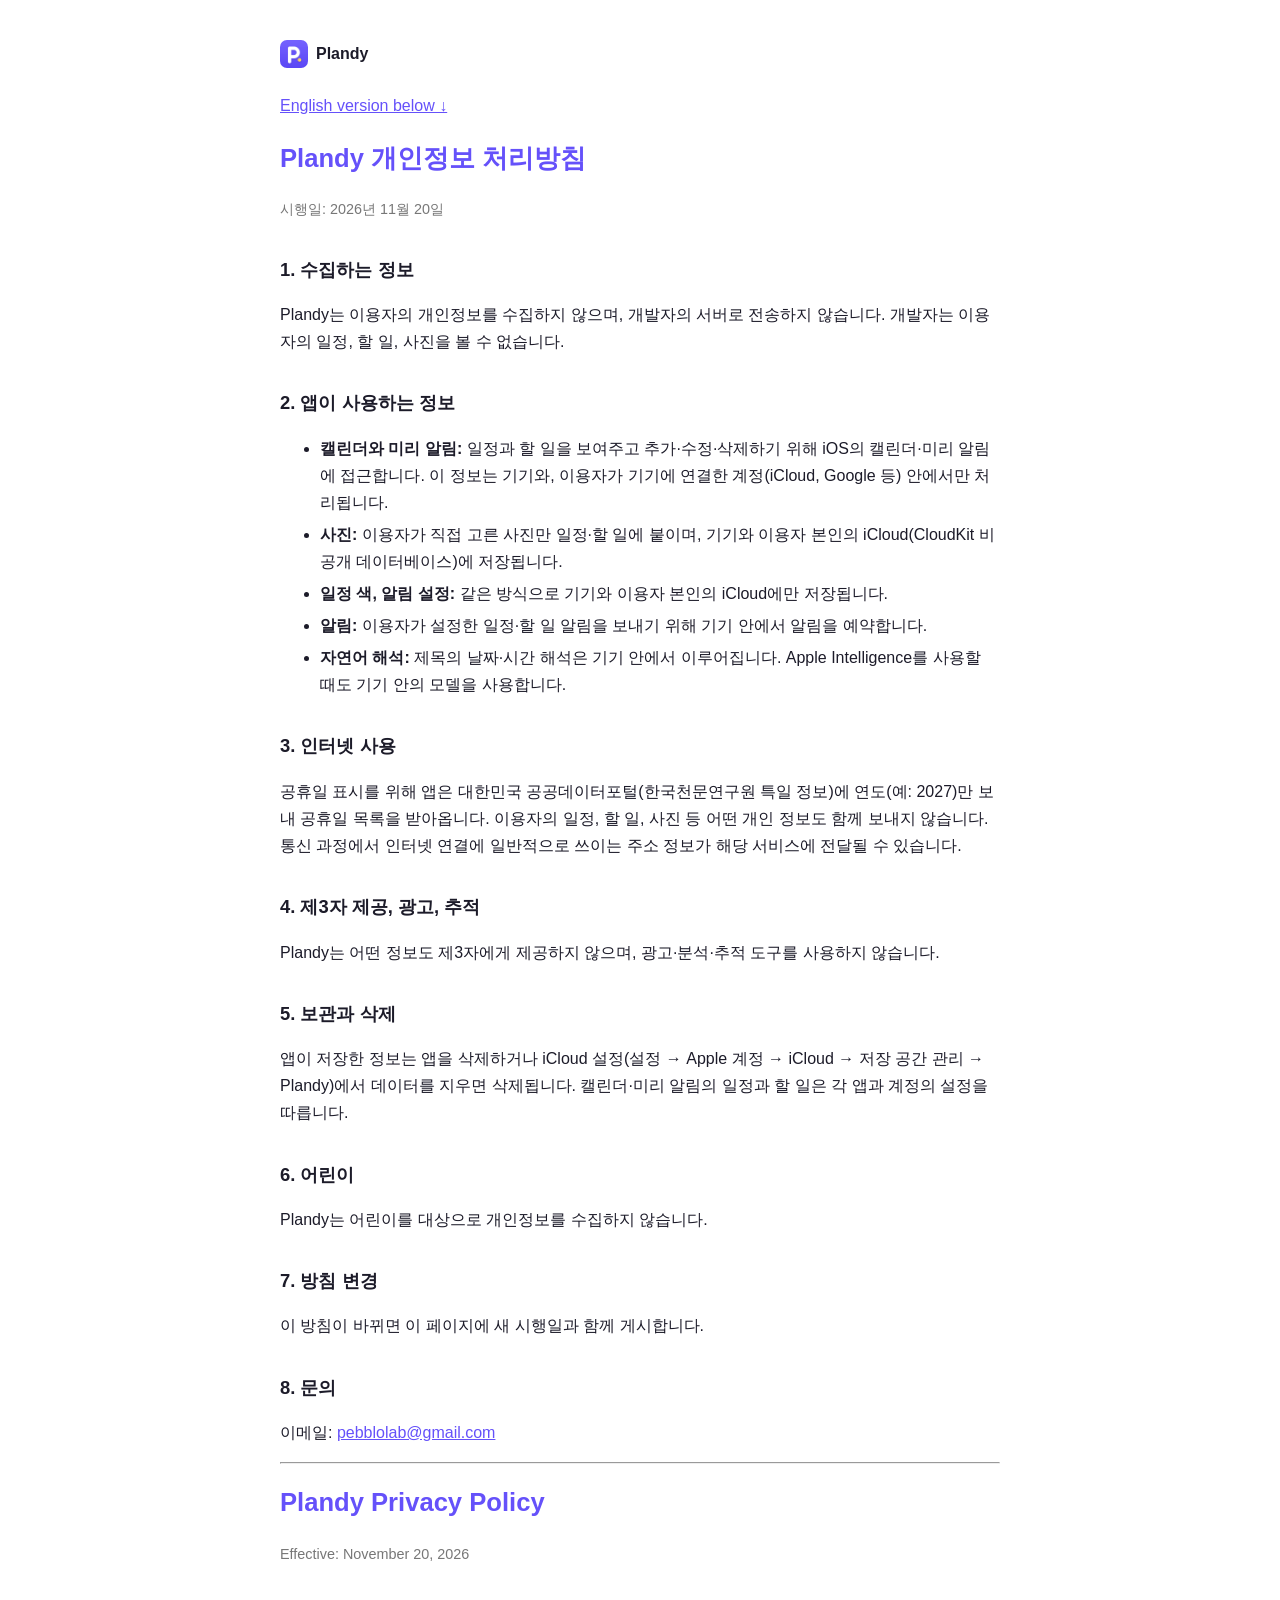
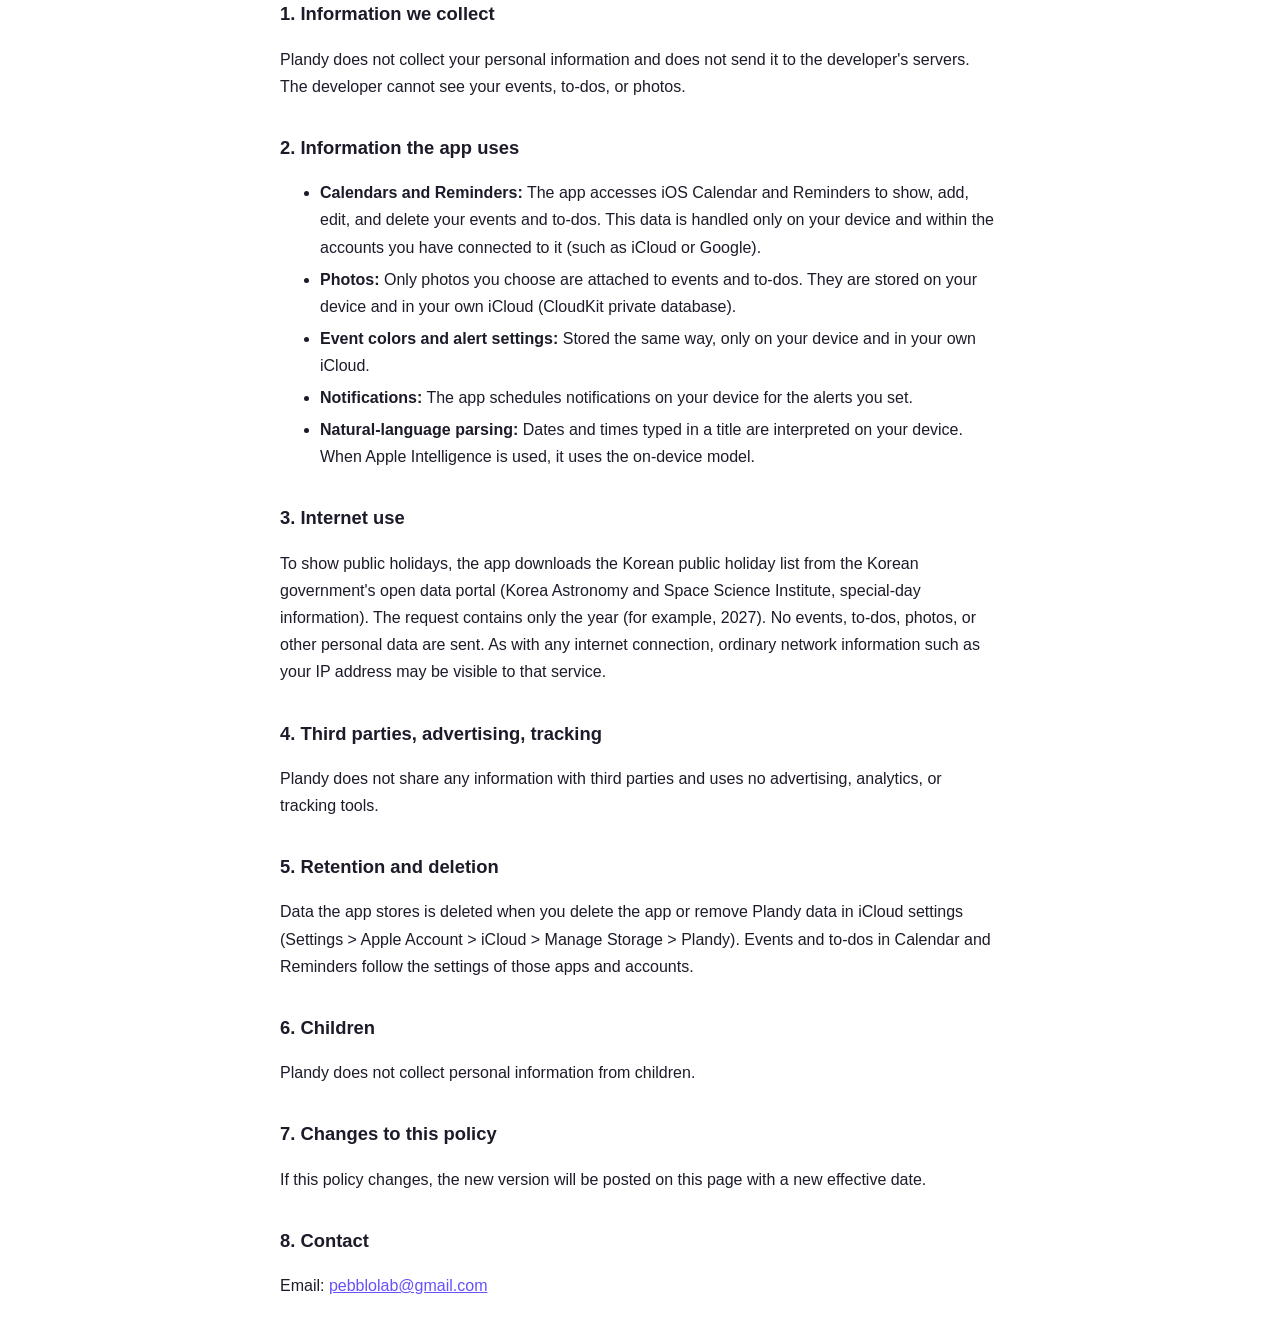
==== privacy/index.html @ dd60c7be "첫 화면 꾸미기 — 앱 아이콘, 소개, 스크린샷, 기능, 개인정보 약속. 지원·개인정보 페이지에 아이콘과 처음으로 가는 링크" ====
<!DOCTYPE html>
<html lang="ko">
<head>
<meta charset="utf-8">
<meta name="viewport" content="width=device-width, initial-scale=1">
<title>Plandy 개인정보 처리방침</title>
<link rel="icon" type="image/png" href="../assets/favicon.png">
<link rel="apple-touch-icon" href="../assets/apple-touch-icon.png">
<style>
  body { font-family: -apple-system, "Apple SD Gothic Neo", "Noto Sans KR", sans-serif; max-width: 720px; margin: 40px auto; padding: 0 20px; line-height: 1.7; color: #1c1b29; }
  h1 { color: #6551FA; font-size: 1.6rem; }
  h2 { font-size: 1.15rem; margin-top: 2rem; }
  li { margin: .3rem 0; }
  .date { color: #777; font-size: .9rem; }
  a { color: #6551FA; }
  .home { display: inline-flex; align-items: center; gap: 8px; color: inherit; text-decoration: none; font-weight: 700; margin-bottom: 8px; }
  .home img { width: 28px; height: 28px; border-radius: 7px; }
</style>
</head>
<body>
<a class="home" href="../"><img src="../assets/icon-512.png" alt="">Plandy</a>
<p><a href="#en">English version below ↓</a></p>
<h1>Plandy 개인정보 처리방침</h1>
<p class="date">시행일: 2026년 11월 20일</p>

<h2>1. 수집하는 정보</h2>
<p>Plandy는 이용자의 개인정보를 수집하지 않으며, 개발자의 서버로 전송하지 않습니다. 개발자는 이용자의 일정, 할 일, 사진을 볼 수 없습니다.</p>

<h2>2. 앱이 사용하는 정보</h2>
<ul>
  <li><b>캘린더와 미리 알림:</b> 일정과 할 일을 보여주고 추가·수정·삭제하기 위해 iOS의 캘린더·미리 알림에 접근합니다. 이 정보는 기기와, 이용자가 기기에 연결한 계정(iCloud, Google 등) 안에서만 처리됩니다.</li>
  <li><b>사진:</b> 이용자가 직접 고른 사진만 일정·할 일에 붙이며, 기기와 이용자 본인의 iCloud(CloudKit 비공개 데이터베이스)에 저장됩니다.</li>
  <li><b>일정 색, 알림 설정:</b> 같은 방식으로 기기와 이용자 본인의 iCloud에만 저장됩니다.</li>
  <li><b>알림:</b> 이용자가 설정한 일정·할 일 알림을 보내기 위해 기기 안에서 알림을 예약합니다.</li>
  <li><b>자연어 해석:</b> 제목의 날짜·시간 해석은 기기 안에서 이루어집니다. Apple Intelligence를 사용할 때도 기기 안의 모델을 사용합니다.</li>
</ul>

<h2>3. 인터넷 사용</h2>
<p>공휴일 표시를 위해 앱은 대한민국 공공데이터포털(한국천문연구원 특일 정보)에 연도(예: 2027)만 보내 공휴일 목록을 받아옵니다. 이용자의 일정, 할 일, 사진 등 어떤 개인 정보도 함께 보내지 않습니다. 통신 과정에서 인터넷 연결에 일반적으로 쓰이는 주소 정보가 해당 서비스에 전달될 수 있습니다.</p>

<h2>4. 제3자 제공, 광고, 추적</h2>
<p>Plandy는 어떤 정보도 제3자에게 제공하지 않으며, 광고·분석·추적 도구를 사용하지 않습니다.</p>

<h2>5. 보관과 삭제</h2>
<p>앱이 저장한 정보는 앱을 삭제하거나 iCloud 설정(설정 → Apple 계정 → iCloud → 저장 공간 관리 → Plandy)에서 데이터를 지우면 삭제됩니다. 캘린더·미리 알림의 일정과 할 일은 각 앱과 계정의 설정을 따릅니다.</p>

<h2>6. 어린이</h2>
<p>Plandy는 어린이를 대상으로 개인정보를 수집하지 않습니다.</p>

<h2>7. 방침 변경</h2>
<p>이 방침이 바뀌면 이 페이지에 새 시행일과 함께 게시합니다.</p>

<h2>8. 문의</h2>
<p>이메일: <a href="mailto:pebblolab@gmail.com">pebblolab@gmail.com</a></p>

<hr>
<h1 id="en">Plandy Privacy Policy</h1>
<p class="date">Effective: November 20, 2026</p>

<h2>1. Information we collect</h2>
<p>Plandy does not collect your personal information and does not send it to the developer's servers. The developer cannot see your events, to-dos, or photos.</p>

<h2>2. Information the app uses</h2>
<ul>
  <li><b>Calendars and Reminders:</b> The app accesses iOS Calendar and Reminders to show, add, edit, and delete your events and to-dos. This data is handled only on your device and within the accounts you have connected to it (such as iCloud or Google).</li>
  <li><b>Photos:</b> Only photos you choose are attached to events and to-dos. They are stored on your device and in your own iCloud (CloudKit private database).</li>
  <li><b>Event colors and alert settings:</b> Stored the same way, only on your device and in your own iCloud.</li>
  <li><b>Notifications:</b> The app schedules notifications on your device for the alerts you set.</li>
  <li><b>Natural-language parsing:</b> Dates and times typed in a title are interpreted on your device. When Apple Intelligence is used, it uses the on-device model.</li>
</ul>

<h2>3. Internet use</h2>
<p>To show public holidays, the app downloads the Korean public holiday list from the Korean government's open data portal (Korea Astronomy and Space Science Institute, special-day information). The request contains only the year (for example, 2027). No events, to-dos, photos, or other personal data are sent. As with any internet connection, ordinary network information such as your IP address may be visible to that service.</p>

<h2>4. Third parties, advertising, tracking</h2>
<p>Plandy does not share any information with third parties and uses no advertising, analytics, or tracking tools.</p>

<h2>5. Retention and deletion</h2>
<p>Data the app stores is deleted when you delete the app or remove Plandy data in iCloud settings (Settings &gt; Apple Account &gt; iCloud &gt; Manage Storage &gt; Plandy). Events and to-dos in Calendar and Reminders follow the settings of those apps and accounts.</p>

<h2>6. Children</h2>
<p>Plandy does not collect personal information from children.</p>

<h2>7. Changes to this policy</h2>
<p>If this policy changes, the new version will be posted on this page with a new effective date.</p>

<h2>8. Contact</h2>
<p>Email: <a href="mailto:pebblolab@gmail.com">pebblolab@gmail.com</a></p>
</body>
</html>
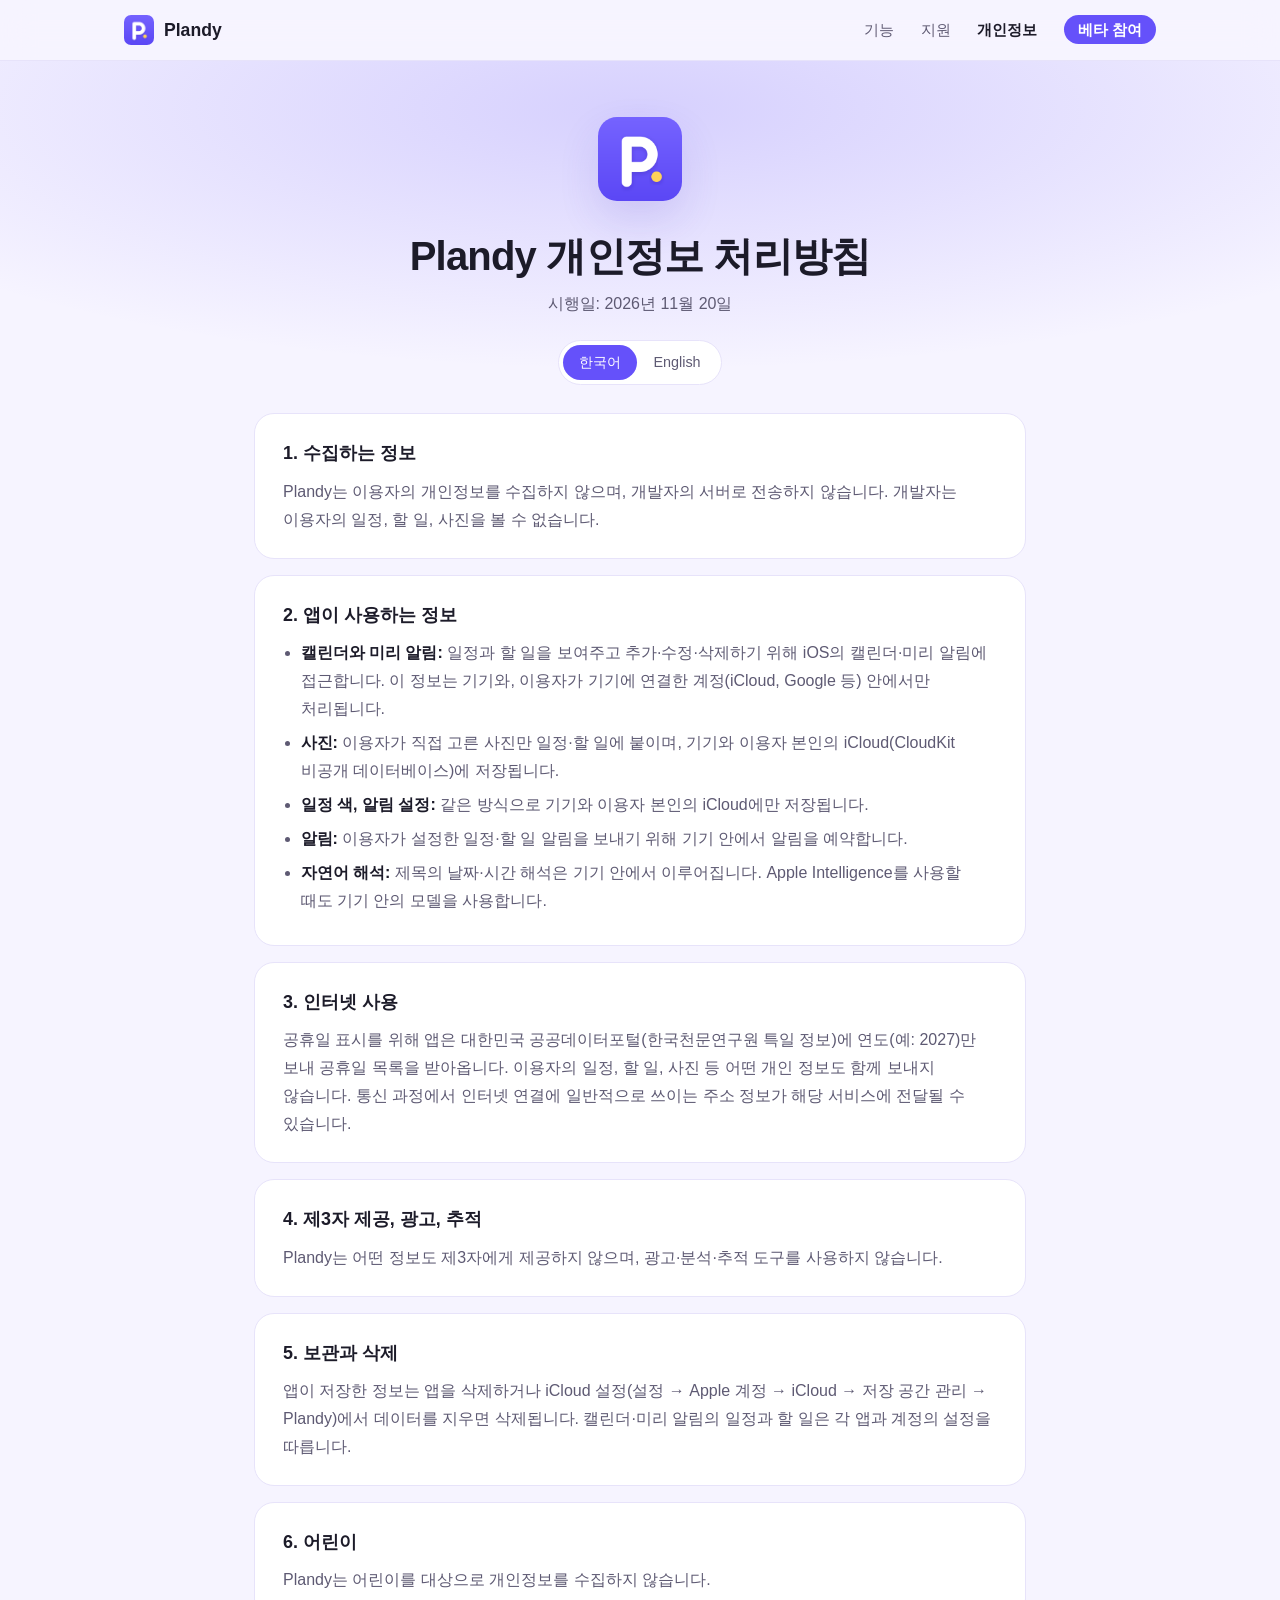
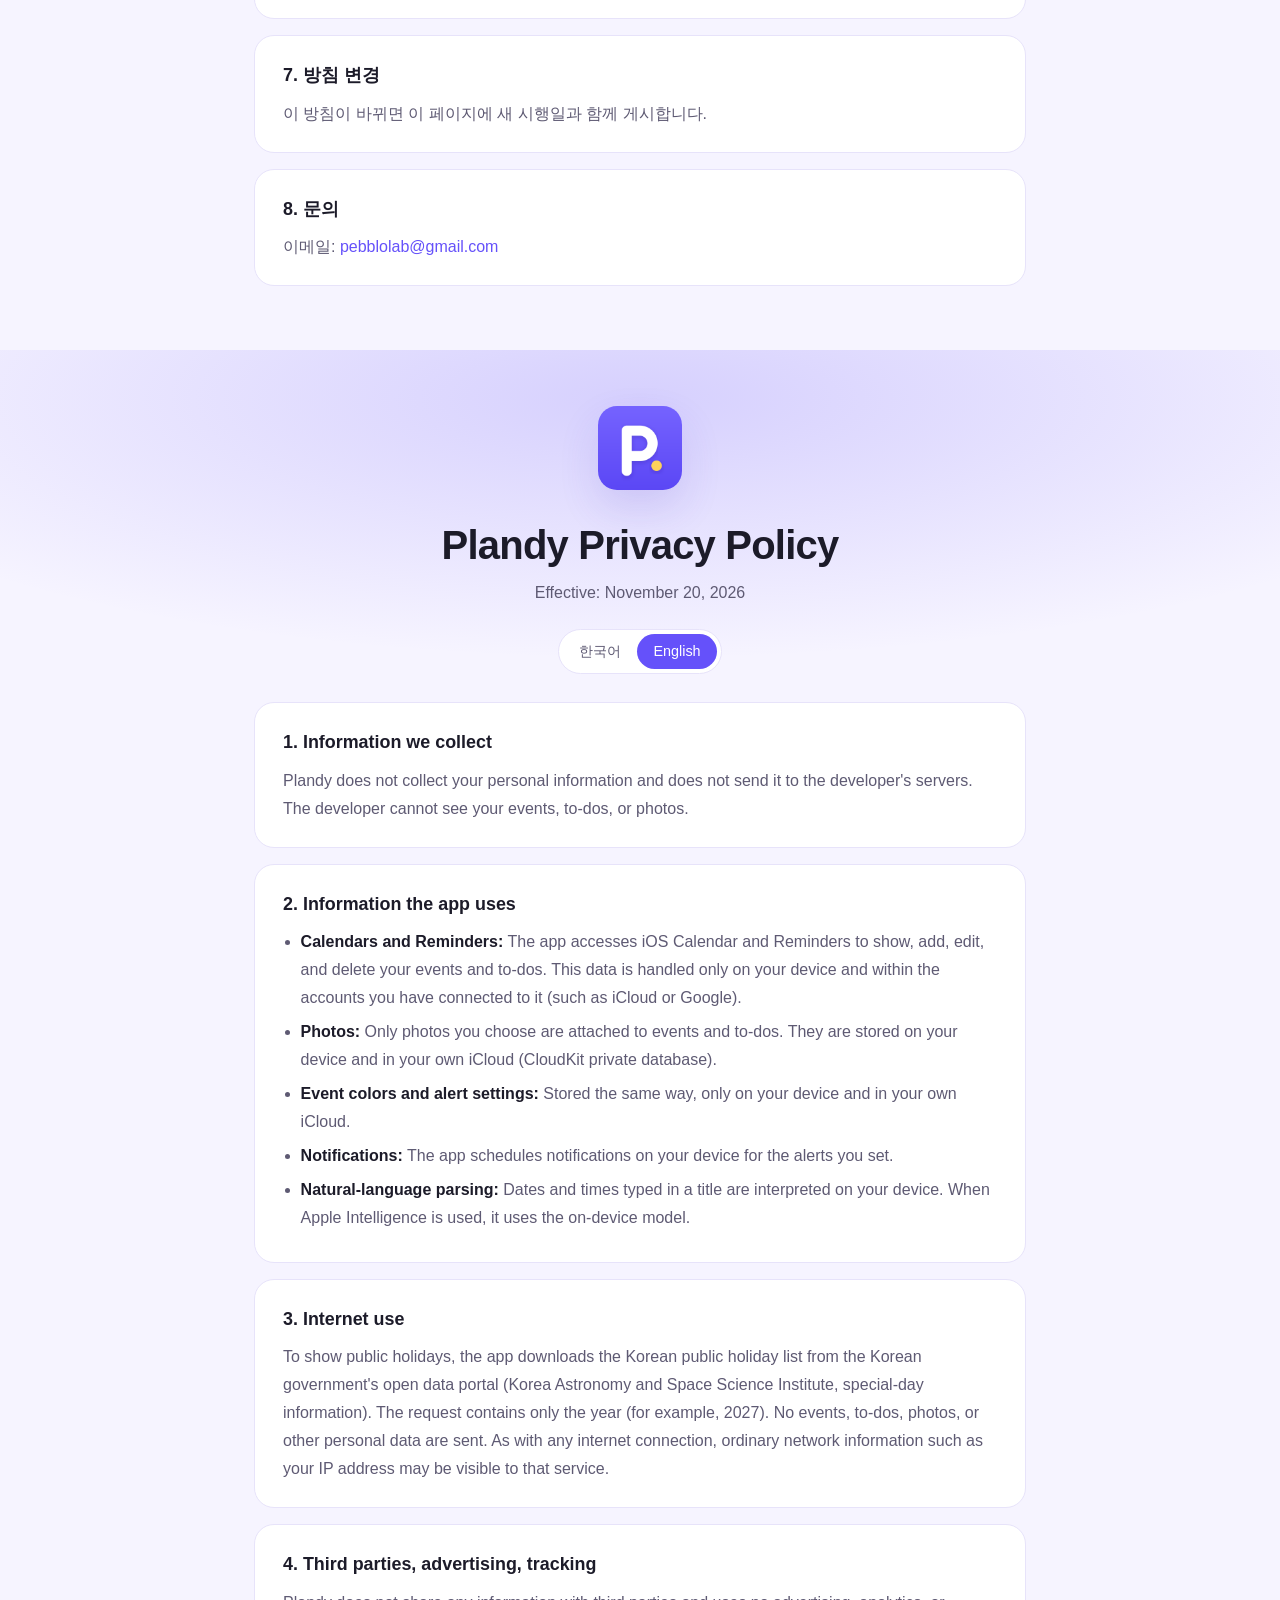
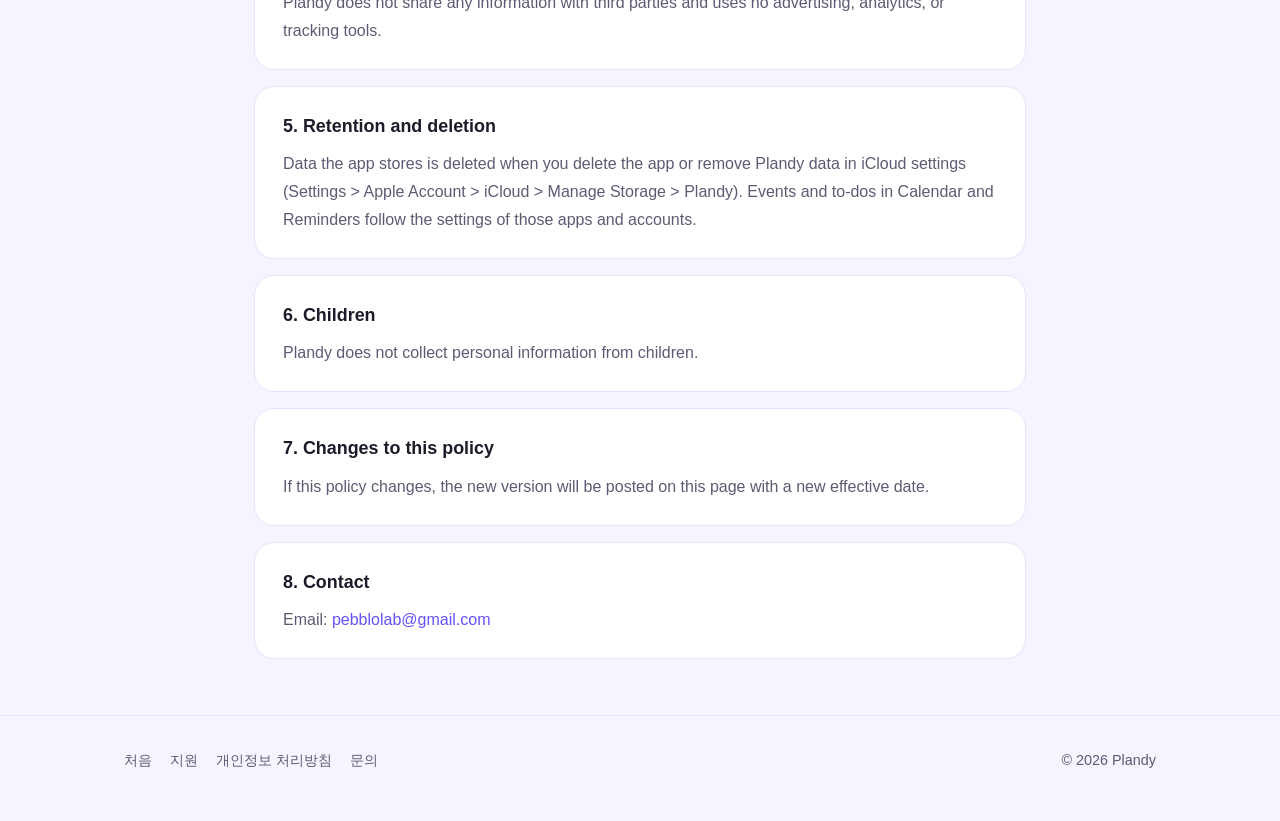
==== commit e425a1d8: "지원·개인정보 처리방침 페이지를 첫 화면과 같은 테마로 — 위쪽 막대, 카드, 한국어/English 전환, 문의 상자, 펼치는 질문" ====
--- a/privacy/index.html
+++ b/privacy/index.html
@@ -4,87 +4,131 @@
 <meta charset="utf-8">
 <meta name="viewport" content="width=device-width, initial-scale=1">
 <title>Plandy 개인정보 처리방침</title>
+<meta name="description" content="Plandy는 개인정보를 수집하지 않아요. 일정과 할 일은 기기와 내 iCloud 안에만 있어요.">
+<meta name="theme-color" content="#6551FA">
 <link rel="icon" type="image/png" href="../assets/favicon.png">
 <link rel="apple-touch-icon" href="../assets/apple-touch-icon.png">
-<style>
-  body { font-family: -apple-system, "Apple SD Gothic Neo", "Noto Sans KR", sans-serif; max-width: 720px; margin: 40px auto; padding: 0 20px; line-height: 1.7; color: #1c1b29; }
-  h1 { color: #6551FA; font-size: 1.6rem; }
-  h2 { font-size: 1.15rem; margin-top: 2rem; }
-  li { margin: .3rem 0; }
-  .date { color: #777; font-size: .9rem; }
-  a { color: #6551FA; }
-  .home { display: inline-flex; align-items: center; gap: 8px; color: inherit; text-decoration: none; font-weight: 700; margin-bottom: 8px; }
-  .home img { width: 28px; height: 28px; border-radius: 7px; }
-</style>
+<link rel="stylesheet" href="../assets/site.css">
 </head>
 <body>
-<a class="home" href="../"><img src="../assets/icon-512.png" alt="">Plandy</a>
-<p><a href="#en">English version below ↓</a></p>
-<h1>Plandy 개인정보 처리방침</h1>
-<p class="date">시행일: 2026년 11월 20일</p>
-
-<h2>1. 수집하는 정보</h2>
-<p>Plandy는 이용자의 개인정보를 수집하지 않으며, 개발자의 서버로 전송하지 않습니다. 개발자는 이용자의 일정, 할 일, 사진을 볼 수 없습니다.</p>
-
-<h2>2. 앱이 사용하는 정보</h2>
-<ul>
+<nav>
+  <div class="wrap">
+    <a class="brand" href="../"><img src="../assets/icon-512.png" alt="">Plandy</a>
+    <div class="links">
+      <a href="../#features">기능</a>
+      <a href="../support/">지원</a>
+      <a href="../privacy/" class="on">개인정보</a>
+      <a class="pill" href="https://testflight.apple.com/join/2M2Mc3j3">베타 참여</a>
+    </div>
+  </div>
+</nav>
+<header class="page-head" id="ko">
+  <div class="narrow">
+    <img class="icon" src="../assets/icon-512.png" alt="">
+    <h1>Plandy 개인정보 처리방침</h1>
+    <p>시행일: 2026년 11월 20일</p>
+    <div class="lang"><a href="#ko" class="on">한국어</a><a href="#en">English</a></div>
+  </div>
+</header>
+<main class="narrow">
+  <div class="cards">
+    <div class="card">
+      <h2>1. 수집하는 정보</h2>
+      <p>Plandy는 이용자의 개인정보를 수집하지 않으며, 개발자의 서버로 전송하지 않습니다. 개발자는 이용자의 일정, 할 일, 사진을 볼 수 없습니다.</p>
+    </div>
+    <div class="card">
+      <h2>2. 앱이 사용하는 정보</h2>
+      <ul>
   <li><b>캘린더와 미리 알림:</b> 일정과 할 일을 보여주고 추가·수정·삭제하기 위해 iOS의 캘린더·미리 알림에 접근합니다. 이 정보는 기기와, 이용자가 기기에 연결한 계정(iCloud, Google 등) 안에서만 처리됩니다.</li>
   <li><b>사진:</b> 이용자가 직접 고른 사진만 일정·할 일에 붙이며, 기기와 이용자 본인의 iCloud(CloudKit 비공개 데이터베이스)에 저장됩니다.</li>
   <li><b>일정 색, 알림 설정:</b> 같은 방식으로 기기와 이용자 본인의 iCloud에만 저장됩니다.</li>
   <li><b>알림:</b> 이용자가 설정한 일정·할 일 알림을 보내기 위해 기기 안에서 알림을 예약합니다.</li>
   <li><b>자연어 해석:</b> 제목의 날짜·시간 해석은 기기 안에서 이루어집니다. Apple Intelligence를 사용할 때도 기기 안의 모델을 사용합니다.</li>
 </ul>
-
-<h2>3. 인터넷 사용</h2>
-<p>공휴일 표시를 위해 앱은 대한민국 공공데이터포털(한국천문연구원 특일 정보)에 연도(예: 2027)만 보내 공휴일 목록을 받아옵니다. 이용자의 일정, 할 일, 사진 등 어떤 개인 정보도 함께 보내지 않습니다. 통신 과정에서 인터넷 연결에 일반적으로 쓰이는 주소 정보가 해당 서비스에 전달될 수 있습니다.</p>
-
-<h2>4. 제3자 제공, 광고, 추적</h2>
-<p>Plandy는 어떤 정보도 제3자에게 제공하지 않으며, 광고·분석·추적 도구를 사용하지 않습니다.</p>
-
-<h2>5. 보관과 삭제</h2>
-<p>앱이 저장한 정보는 앱을 삭제하거나 iCloud 설정(설정 → Apple 계정 → iCloud → 저장 공간 관리 → Plandy)에서 데이터를 지우면 삭제됩니다. 캘린더·미리 알림의 일정과 할 일은 각 앱과 계정의 설정을 따릅니다.</p>
-
-<h2>6. 어린이</h2>
-<p>Plandy는 어린이를 대상으로 개인정보를 수집하지 않습니다.</p>
-
-<h2>7. 방침 변경</h2>
-<p>이 방침이 바뀌면 이 페이지에 새 시행일과 함께 게시합니다.</p>
-
-<h2>8. 문의</h2>
-<p>이메일: <a href="mailto:pebblolab@gmail.com">pebblolab@gmail.com</a></p>
-
-<hr>
-<h1 id="en">Plandy Privacy Policy</h1>
-<p class="date">Effective: November 20, 2026</p>
-
-<h2>1. Information we collect</h2>
-<p>Plandy does not collect your personal information and does not send it to the developer's servers. The developer cannot see your events, to-dos, or photos.</p>
-
-<h2>2. Information the app uses</h2>
-<ul>
+    </div>
+    <div class="card">
+      <h2>3. 인터넷 사용</h2>
+      <p>공휴일 표시를 위해 앱은 대한민국 공공데이터포털(한국천문연구원 특일 정보)에 연도(예: 2027)만 보내 공휴일 목록을 받아옵니다. 이용자의 일정, 할 일, 사진 등 어떤 개인 정보도 함께 보내지 않습니다. 통신 과정에서 인터넷 연결에 일반적으로 쓰이는 주소 정보가 해당 서비스에 전달될 수 있습니다.</p>
+    </div>
+    <div class="card">
+      <h2>4. 제3자 제공, 광고, 추적</h2>
+      <p>Plandy는 어떤 정보도 제3자에게 제공하지 않으며, 광고·분석·추적 도구를 사용하지 않습니다.</p>
+    </div>
+    <div class="card">
+      <h2>5. 보관과 삭제</h2>
+      <p>앱이 저장한 정보는 앱을 삭제하거나 iCloud 설정(설정 → Apple 계정 → iCloud → 저장 공간 관리 → Plandy)에서 데이터를 지우면 삭제됩니다. 캘린더·미리 알림의 일정과 할 일은 각 앱과 계정의 설정을 따릅니다.</p>
+    </div>
+    <div class="card">
+      <h2>6. 어린이</h2>
+      <p>Plandy는 어린이를 대상으로 개인정보를 수집하지 않습니다.</p>
+    </div>
+    <div class="card">
+      <h2>7. 방침 변경</h2>
+      <p>이 방침이 바뀌면 이 페이지에 새 시행일과 함께 게시합니다.</p>
+    </div>
+    <div class="card">
+      <h2>8. 문의</h2>
+      <p>이메일: <a href="mailto:pebblolab@gmail.com">pebblolab@gmail.com</a></p>
+    </div>
+  </div>
+</main>
+<div class="part-gap"></div>
+<header class="page-head" id="en">
+  <div class="narrow">
+    <img class="icon" src="../assets/icon-512.png" alt="">
+    <h1>Plandy Privacy Policy</h1>
+    <p>Effective: November 20, 2026</p>
+    <div class="lang"><a href="#ko">한국어</a><a href="#en" class="on">English</a></div>
+  </div>
+</header>
+<main class="narrow" lang="en">
+  <div class="cards">
+    <div class="card">
+      <h2>1. Information we collect</h2>
+      <p>Plandy does not collect your personal information and does not send it to the developer's servers. The developer cannot see your events, to-dos, or photos.</p>
+    </div>
+    <div class="card">
+      <h2>2. Information the app uses</h2>
+      <ul>
   <li><b>Calendars and Reminders:</b> The app accesses iOS Calendar and Reminders to show, add, edit, and delete your events and to-dos. This data is handled only on your device and within the accounts you have connected to it (such as iCloud or Google).</li>
   <li><b>Photos:</b> Only photos you choose are attached to events and to-dos. They are stored on your device and in your own iCloud (CloudKit private database).</li>
   <li><b>Event colors and alert settings:</b> Stored the same way, only on your device and in your own iCloud.</li>
   <li><b>Notifications:</b> The app schedules notifications on your device for the alerts you set.</li>
   <li><b>Natural-language parsing:</b> Dates and times typed in a title are interpreted on your device. When Apple Intelligence is used, it uses the on-device model.</li>
 </ul>
+    </div>
+    <div class="card">
+      <h2>3. Internet use</h2>
+      <p>To show public holidays, the app downloads the Korean public holiday list from the Korean government's open data portal (Korea Astronomy and Space Science Institute, special-day information). The request contains only the year (for example, 2027). No events, to-dos, photos, or other personal data are sent. As with any internet connection, ordinary network information such as your IP address may be visible to that service.</p>
+    </div>
+    <div class="card">
+      <h2>4. Third parties, advertising, tracking</h2>
+      <p>Plandy does not share any information with third parties and uses no advertising, analytics, or tracking tools.</p>
+    </div>
+    <div class="card">
+      <h2>5. Retention and deletion</h2>
+      <p>Data the app stores is deleted when you delete the app or remove Plandy data in iCloud settings (Settings &gt; Apple Account &gt; iCloud &gt; Manage Storage &gt; Plandy). Events and to-dos in Calendar and Reminders follow the settings of those apps and accounts.</p>
+    </div>
+    <div class="card">
+      <h2>6. Children</h2>
+      <p>Plandy does not collect personal information from children.</p>
+    </div>
+    <div class="card">
+      <h2>7. Changes to this policy</h2>
+      <p>If this policy changes, the new version will be posted on this page with a new effective date.</p>
+    </div>
+    <div class="card">
+      <h2>8. Contact</h2>
+      <p>Email: <a href="mailto:pebblolab@gmail.com">pebblolab@gmail.com</a></p>
+    </div>
+  </div>
+</main>
+<footer>
+  <div class="wrap">
+    <div><a href="../">처음</a><a href="../support/">지원</a><a href="../privacy/">개인정보 처리방침</a><a href="mailto:pebblolab@gmail.com">문의</a></div>
+    <div>© 2026 Plandy</div>
+  </div>
+</footer>
 
-<h2>3. Internet use</h2>
-<p>To show public holidays, the app downloads the Korean public holiday list from the Korean government's open data portal (Korea Astronomy and Space Science Institute, special-day information). The request contains only the year (for example, 2027). No events, to-dos, photos, or other personal data are sent. As with any internet connection, ordinary network information such as your IP address may be visible to that service.</p>
-
-<h2>4. Third parties, advertising, tracking</h2>
-<p>Plandy does not share any information with third parties and uses no advertising, analytics, or tracking tools.</p>
-
-<h2>5. Retention and deletion</h2>
-<p>Data the app stores is deleted when you delete the app or remove Plandy data in iCloud settings (Settings &gt; Apple Account &gt; iCloud &gt; Manage Storage &gt; Plandy). Events and to-dos in Calendar and Reminders follow the settings of those apps and accounts.</p>
-
-<h2>6. Children</h2>
-<p>Plandy does not collect personal information from children.</p>
-
-<h2>7. Changes to this policy</h2>
-<p>If this policy changes, the new version will be posted on this page with a new effective date.</p>
-
-<h2>8. Contact</h2>
-<p>Email: <a href="mailto:pebblolab@gmail.com">pebblolab@gmail.com</a></p>
 </body>
 </html>
--- a/assets/site.css
+++ b/assets/site.css
@@ -0,0 +1,110 @@
+/* Plandy 사이트 공통 (지원 · 개인정보 처리방침) — 첫 화면과 같은 색과 모양 */
+:root {
+  --brand: #6551FA;
+  --brand-2: #8B7CFF;
+  --bg: #F6F4FF;
+  --card: #FFFFFF;
+  --text: #1C1B29;
+  --sub: #5E5A73;
+  --line: #E7E3FA;
+  --shadow: 0 18px 40px rgba(76, 58, 200, .14);
+}
+@media (prefers-color-scheme: dark) {
+  :root {
+    --bg: #121020;
+    --card: #1D1A30;
+    --text: #F2F0FF;
+    --sub: #ABA6C6;
+    --line: #2C2846;
+    --shadow: 0 18px 40px rgba(0, 0, 0, .45);
+  }
+}
+* { box-sizing: border-box; }
+html { scroll-behavior: smooth; }
+body {
+  margin: 0;
+  font-family: -apple-system, BlinkMacSystemFont, "Apple SD Gothic Neo", "Noto Sans KR", sans-serif;
+  background: var(--bg);
+  color: var(--text);
+  line-height: 1.75;
+  word-break: keep-all;
+  -webkit-font-smoothing: antialiased;
+}
+a { color: var(--brand); text-decoration: none; }
+a:hover { text-decoration: underline; }
+.wrap { max-width: 1080px; margin: 0 auto; padding: 0 24px; }
+.narrow { max-width: 820px; margin: 0 auto; padding: 0 24px; }
+
+/* 위쪽 막대 */
+nav {
+  position: sticky; top: 0; z-index: 10;
+  backdrop-filter: saturate(180%) blur(16px);
+  -webkit-backdrop-filter: saturate(180%) blur(16px);
+  background: color-mix(in srgb, var(--bg) 78%, transparent);
+  border-bottom: 1px solid var(--line);
+}
+nav .wrap { display: flex; align-items: center; justify-content: space-between; height: 60px; }
+.brand { display: flex; align-items: center; gap: 10px; font-weight: 700; font-size: 1.1rem; color: var(--text); }
+.brand:hover { text-decoration: none; }
+.brand img { width: 30px; height: 30px; border-radius: 7px; }
+nav .links a { margin-left: 22px; color: var(--sub); font-size: .95rem; }
+nav .links a:hover { color: var(--brand); text-decoration: none; }
+nav .links a.on { color: var(--text); font-weight: 600; }
+nav .links a.pill { color: #fff; background: var(--brand); padding: 6px 14px; border-radius: 999px; font-weight: 600; }
+nav .links a.pill:hover { color: #fff; opacity: .9; }
+
+/* 제목 */
+.page-head { padding: 56px 0 28px; text-align: center; position: relative; overflow: hidden; }
+.page-head::before {
+  content: ""; position: absolute; inset: -60% -20% auto; height: 520px; z-index: -1;
+  background: radial-gradient(closest-side, color-mix(in srgb, var(--brand) 22%, transparent), transparent);
+}
+.page-head .icon { width: 84px; height: 84px; border-radius: 19px; box-shadow: var(--shadow); }
+.page-head h1 { font-size: clamp(1.8rem, 4vw, 2.5rem); margin: 20px 0 8px; letter-spacing: -.02em; line-height: 1.3; }
+.page-head p { color: var(--sub); margin: 0 auto; max-width: 620px; }
+
+/* 한국어 · English */
+.lang { display: inline-flex; margin-top: 22px; padding: 4px; border-radius: 999px; background: var(--card); border: 1px solid var(--line); }
+.lang a { padding: 5px 16px; border-radius: 999px; font-size: .9rem; color: var(--sub); }
+.lang a:hover { text-decoration: none; color: var(--text); }
+.lang a.on { background: var(--brand); color: #fff; }
+
+/* 카드 */
+.cards { display: flex; flex-direction: column; gap: 16px; padding-bottom: 24px; }
+.card { background: var(--card); border: 1px solid var(--line); border-radius: 20px; padding: 24px 28px; }
+.card h2 { font-size: 1.12rem; margin: 0 0 8px; }
+.card p { margin: 8px 0 0; color: var(--sub); }
+.card p:first-of-type { margin-top: 0; }
+.card ul { margin: 6px 0 0; padding-left: 1.1em; color: var(--sub); }
+.card li { margin: 6px 0; }
+.card b { color: var(--text); }
+
+/* 문의 상자 */
+.contact {
+  border-radius: 24px; padding: 30px 28px; text-align: center; color: #fff;
+  background: linear-gradient(135deg, var(--brand), var(--brand-2)); box-shadow: var(--shadow);
+}
+.contact h2 { color: #fff; font-size: 1.25rem; margin: 0 0 6px; }
+.contact p { color: #fff; opacity: .92; margin: 6px 0 0; }
+.contact a.mail { display: inline-block; margin-top: 14px; padding: 10px 22px; border-radius: 999px; background: #fff; color: var(--brand); font-weight: 700; }
+.contact a.mail:hover { text-decoration: none; opacity: .92; }
+
+/* 자주 묻는 질문 */
+details { border-top: 1px solid var(--line); padding: 14px 0; }
+details:first-of-type { border-top: none; padding-top: 4px; }
+summary { cursor: pointer; font-weight: 600; list-style: none; display: flex; justify-content: space-between; gap: 12px; }
+summary::-webkit-details-marker { display: none; }
+summary::after { content: "+"; color: var(--brand); font-weight: 700; font-size: 1.2rem; line-height: 1.4; }
+details[open] summary::after { content: "−"; }
+details p { margin: 8px 0 0 !important; color: var(--sub); }
+
+.part-gap { height: 40px; }
+
+footer { border-top: 1px solid var(--line); padding: 32px 0 48px; color: var(--sub); font-size: .9rem; margin-top: 32px; }
+footer .wrap { display: flex; justify-content: space-between; gap: 16px; flex-wrap: wrap; }
+footer a { color: var(--sub); margin-right: 18px; }
+
+@media (max-width: 560px) {
+  nav .links a { margin-left: 12px; font-size: .88rem; }
+  .card { padding: 20px; }
+}
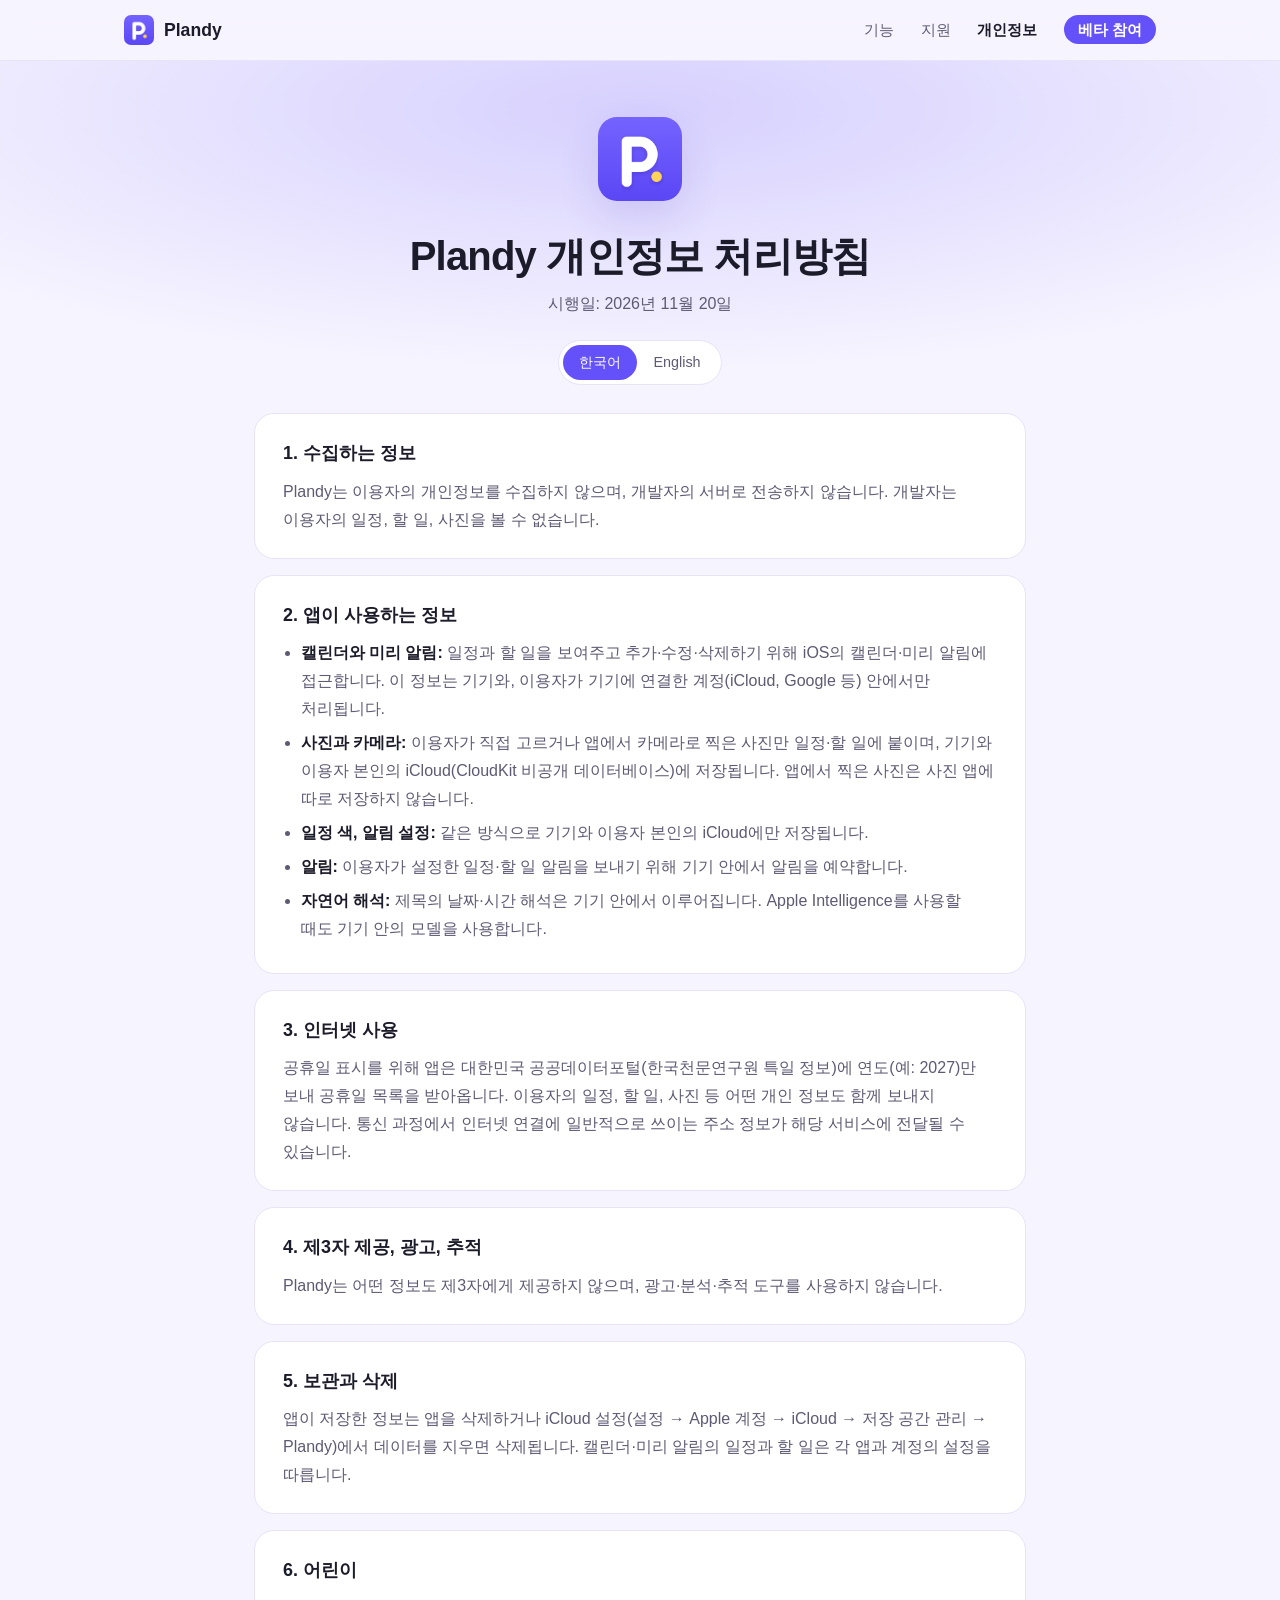
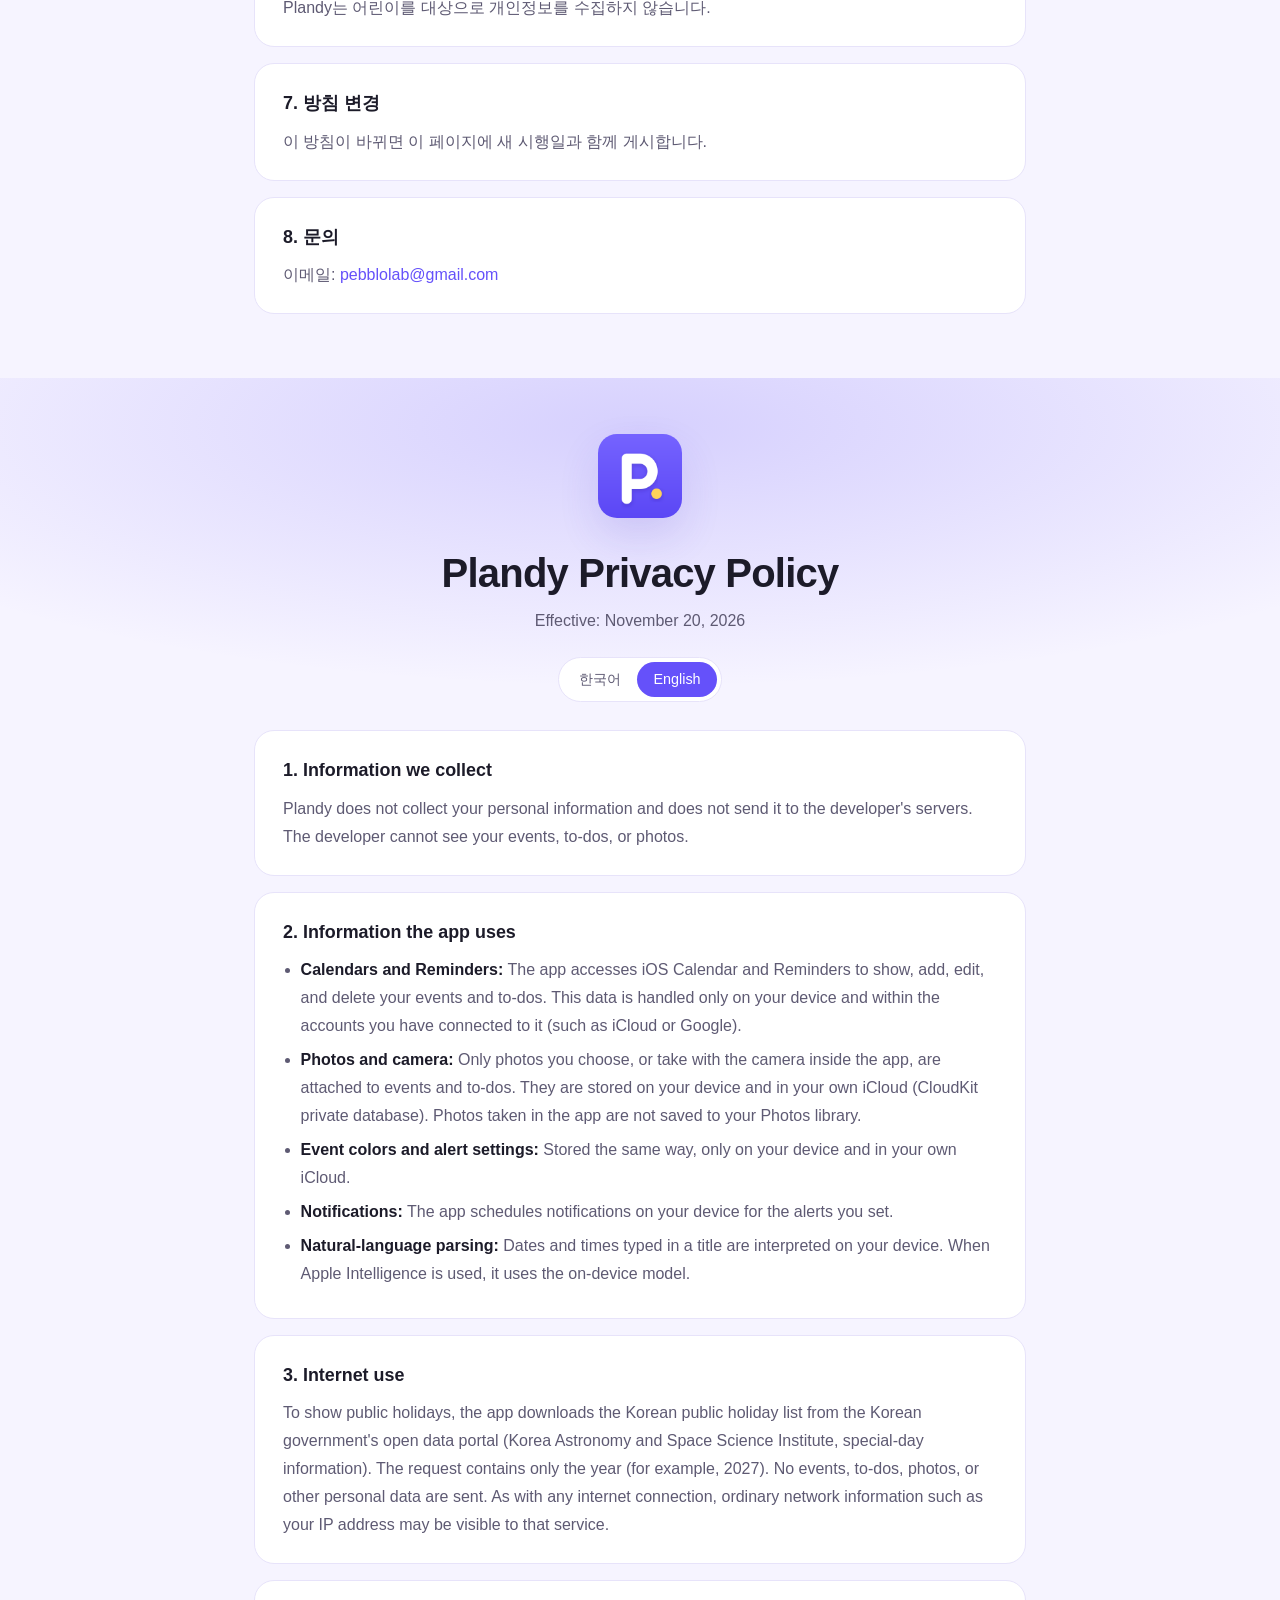
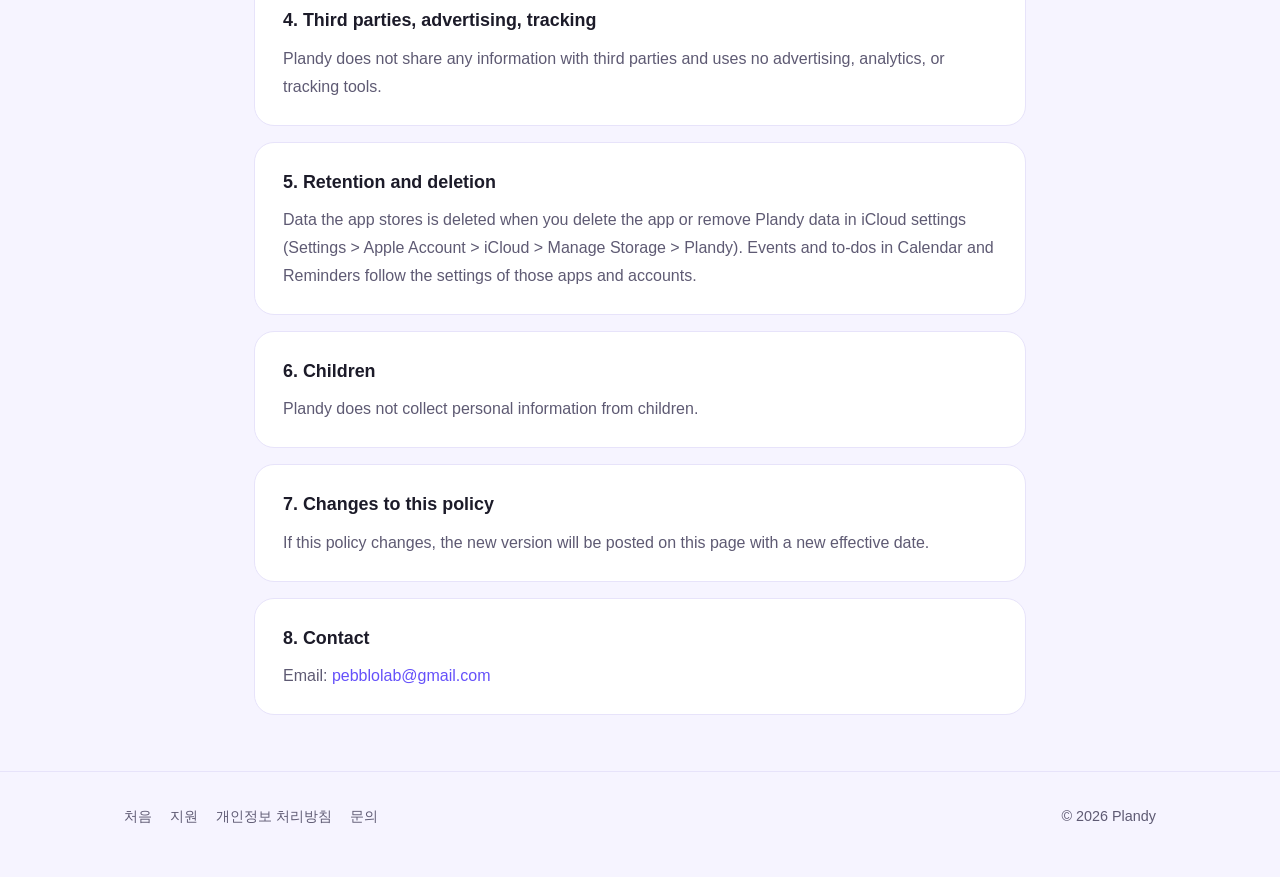
==== commit 36fd1cfe: "개인정보 처리방침: 앱에서 카메라로 찍은 사진도 같은 곳에만 저장 (사진 앱에 저장 안 함)" ====
--- a/privacy/index.html
+++ b/privacy/index.html
@@ -8,7 +8,118 @@
 <meta name="theme-color" content="#6551FA">
 <link rel="icon" type="image/png" href="../assets/favicon.png">
 <link rel="apple-touch-icon" href="../assets/apple-touch-icon.png">
-<link rel="stylesheet" href="../assets/site.css">
+<style>
+/* Plandy 사이트 공통 (지원 · 개인정보 처리방침) — 첫 화면과 같은 색과 모양 */
+:root {
+  --brand: #6551FA;
+  --brand-2: #8B7CFF;
+  --bg: #F6F4FF;
+  --card: #FFFFFF;
+  --text: #1C1B29;
+  --sub: #5E5A73;
+  --line: #E7E3FA;
+  --shadow: 0 18px 40px rgba(76, 58, 200, .14);
+}
+@media (prefers-color-scheme: dark) {
+  :root {
+    --bg: #121020;
+    --card: #1D1A30;
+    --text: #F2F0FF;
+    --sub: #ABA6C6;
+    --line: #2C2846;
+    --shadow: 0 18px 40px rgba(0, 0, 0, .45);
+  }
+}
+* { box-sizing: border-box; }
+html { scroll-behavior: smooth; }
+body {
+  margin: 0;
+  font-family: -apple-system, BlinkMacSystemFont, "Apple SD Gothic Neo", "Noto Sans KR", sans-serif;
+  background: var(--bg);
+  color: var(--text);
+  line-height: 1.75;
+  word-break: keep-all;
+  -webkit-font-smoothing: antialiased;
+}
+a { color: var(--brand); text-decoration: none; }
+a:hover { text-decoration: underline; }
+.wrap { max-width: 1080px; margin: 0 auto; padding: 0 24px; }
+.narrow { max-width: 820px; margin: 0 auto; padding: 0 24px; }
+
+/* 위쪽 막대 */
+nav {
+  position: sticky; top: 0; z-index: 10;
+  backdrop-filter: saturate(180%) blur(16px);
+  -webkit-backdrop-filter: saturate(180%) blur(16px);
+  background: color-mix(in srgb, var(--bg) 78%, transparent);
+  border-bottom: 1px solid var(--line);
+}
+nav .wrap { display: flex; align-items: center; justify-content: space-between; height: 60px; }
+.brand { display: flex; align-items: center; gap: 10px; font-weight: 700; font-size: 1.1rem; color: var(--text); }
+.brand:hover { text-decoration: none; }
+.brand img { width: 30px; height: 30px; border-radius: 7px; }
+nav .links a { margin-left: 22px; color: var(--sub); font-size: .95rem; }
+nav .links a:hover { color: var(--brand); text-decoration: none; }
+nav .links a.on { color: var(--text); font-weight: 600; }
+nav .links a.pill { color: #fff; background: var(--brand); padding: 6px 14px; border-radius: 999px; font-weight: 600; }
+nav .links a.pill:hover { color: #fff; opacity: .9; }
+
+/* 제목 */
+.page-head { padding: 56px 0 28px; text-align: center; position: relative; overflow: hidden; }
+.page-head::before {
+  content: ""; position: absolute; inset: -60% -20% auto; height: 520px; z-index: -1;
+  background: radial-gradient(closest-side, color-mix(in srgb, var(--brand) 22%, transparent), transparent);
+}
+.page-head .icon { width: 84px; height: 84px; border-radius: 19px; box-shadow: var(--shadow); }
+.page-head h1 { font-size: clamp(1.8rem, 4vw, 2.5rem); margin: 20px 0 8px; letter-spacing: -.02em; line-height: 1.3; }
+.page-head p { color: var(--sub); margin: 0 auto; max-width: 620px; }
+
+/* 한국어 · English */
+.lang { display: inline-flex; margin-top: 22px; padding: 4px; border-radius: 999px; background: var(--card); border: 1px solid var(--line); }
+.lang a { padding: 5px 16px; border-radius: 999px; font-size: .9rem; color: var(--sub); }
+.lang a:hover { text-decoration: none; color: var(--text); }
+.lang a.on { background: var(--brand); color: #fff; }
+
+/* 카드 */
+.cards { display: flex; flex-direction: column; gap: 16px; padding-bottom: 24px; }
+.card { background: var(--card); border: 1px solid var(--line); border-radius: 20px; padding: 24px 28px; }
+.card h2 { font-size: 1.12rem; margin: 0 0 8px; }
+.card p { margin: 8px 0 0; color: var(--sub); }
+.card p:first-of-type { margin-top: 0; }
+.card ul { margin: 6px 0 0; padding-left: 1.1em; color: var(--sub); }
+.card li { margin: 6px 0; }
+.card b { color: var(--text); }
+
+/* 문의 상자 */
+.contact {
+  border-radius: 24px; padding: 30px 28px; text-align: center; color: #fff;
+  background: linear-gradient(135deg, var(--brand), var(--brand-2)); box-shadow: var(--shadow);
+}
+.contact h2 { color: #fff; font-size: 1.25rem; margin: 0 0 6px; }
+.contact p { color: #fff; opacity: .92; margin: 6px 0 0; }
+.contact a.mail { display: inline-block; margin-top: 14px; padding: 10px 22px; border-radius: 999px; background: #fff; color: var(--brand); font-weight: 700; }
+.contact a.mail:hover { text-decoration: none; opacity: .92; }
+
+/* 자주 묻는 질문 */
+details { border-top: 1px solid var(--line); padding: 14px 0; }
+details:first-of-type { border-top: none; padding-top: 4px; }
+summary { cursor: pointer; font-weight: 600; list-style: none; display: flex; justify-content: space-between; gap: 12px; }
+summary::-webkit-details-marker { display: none; }
+summary::after { content: "+"; color: var(--brand); font-weight: 700; font-size: 1.2rem; line-height: 1.4; }
+details[open] summary::after { content: "−"; }
+details p { margin: 8px 0 0 !important; color: var(--sub); }
+
+.part-gap { height: 40px; }
+
+footer { border-top: 1px solid var(--line); padding: 32px 0 48px; color: var(--sub); font-size: .9rem; margin-top: 32px; }
+footer .wrap { display: flex; justify-content: space-between; gap: 16px; flex-wrap: wrap; }
+footer a { color: var(--sub); margin-right: 18px; }
+
+@media (max-width: 560px) {
+  nav .links a { margin-left: 12px; font-size: .88rem; }
+  .card { padding: 20px; }
+}
+</style>
 </head>
 <body>
 <nav>
@@ -40,7 +151,7 @@
       <h2>2. 앱이 사용하는 정보</h2>
       <ul>
   <li><b>캘린더와 미리 알림:</b> 일정과 할 일을 보여주고 추가·수정·삭제하기 위해 iOS의 캘린더·미리 알림에 접근합니다. 이 정보는 기기와, 이용자가 기기에 연결한 계정(iCloud, Google 등) 안에서만 처리됩니다.</li>
-  <li><b>사진:</b> 이용자가 직접 고른 사진만 일정·할 일에 붙이며, 기기와 이용자 본인의 iCloud(CloudKit 비공개 데이터베이스)에 저장됩니다.</li>
+  <li><b>사진과 카메라:</b> 이용자가 직접 고르거나 앱에서 카메라로 찍은 사진만 일정·할 일에 붙이며, 기기와 이용자 본인의 iCloud(CloudKit 비공개 데이터베이스)에 저장됩니다. 앱에서 찍은 사진은 사진 앱에 따로 저장하지 않습니다.</li>
   <li><b>일정 색, 알림 설정:</b> 같은 방식으로 기기와 이용자 본인의 iCloud에만 저장됩니다.</li>
   <li><b>알림:</b> 이용자가 설정한 일정·할 일 알림을 보내기 위해 기기 안에서 알림을 예약합니다.</li>
   <li><b>자연어 해석:</b> 제목의 날짜·시간 해석은 기기 안에서 이루어집니다. Apple Intelligence를 사용할 때도 기기 안의 모델을 사용합니다.</li>
@@ -91,7 +202,7 @@
       <h2>2. Information the app uses</h2>
       <ul>
   <li><b>Calendars and Reminders:</b> The app accesses iOS Calendar and Reminders to show, add, edit, and delete your events and to-dos. This data is handled only on your device and within the accounts you have connected to it (such as iCloud or Google).</li>
-  <li><b>Photos:</b> Only photos you choose are attached to events and to-dos. They are stored on your device and in your own iCloud (CloudKit private database).</li>
+  <li><b>Photos and camera:</b> Only photos you choose, or take with the camera inside the app, are attached to events and to-dos. They are stored on your device and in your own iCloud (CloudKit private database). Photos taken in the app are not saved to your Photos library.</li>
   <li><b>Event colors and alert settings:</b> Stored the same way, only on your device and in your own iCloud.</li>
   <li><b>Notifications:</b> The app schedules notifications on your device for the alerts you set.</li>
   <li><b>Natural-language parsing:</b> Dates and times typed in a title are interpreted on your device. When Apple Intelligence is used, it uses the on-device model.</li>
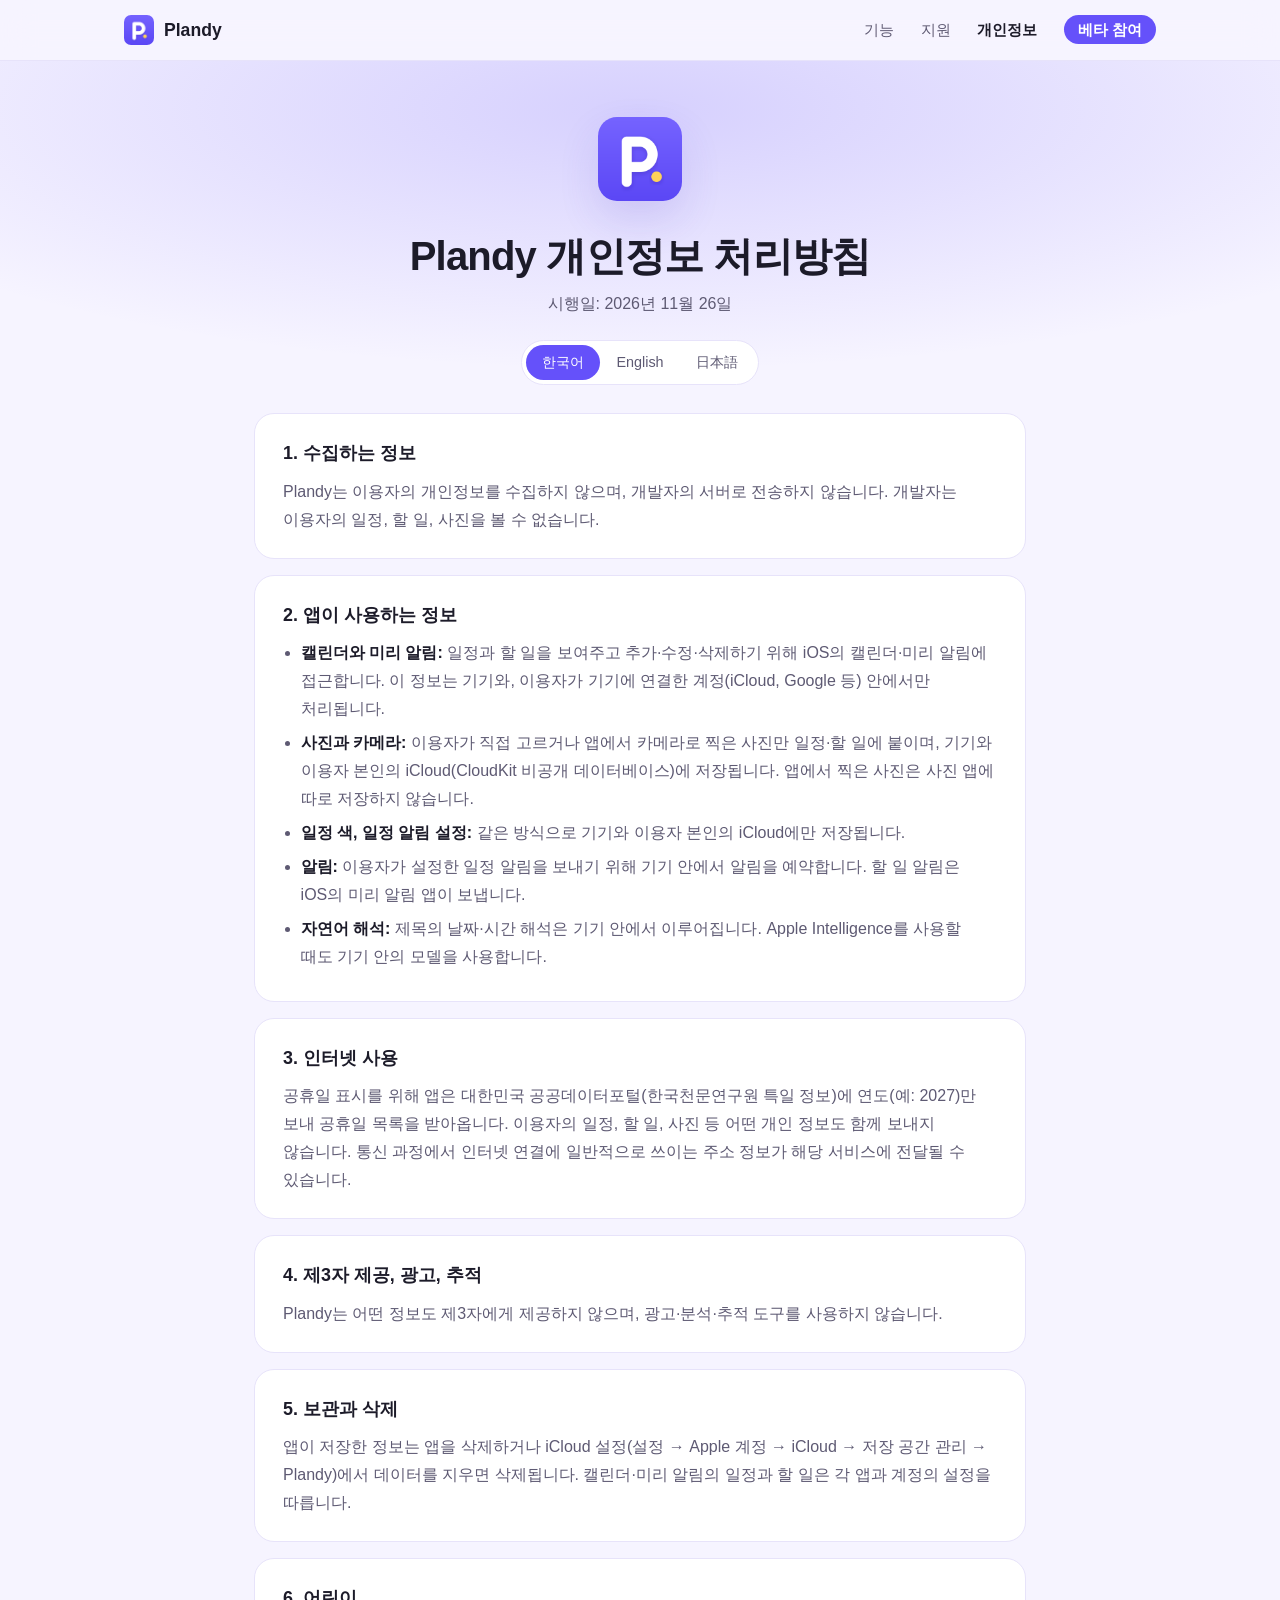
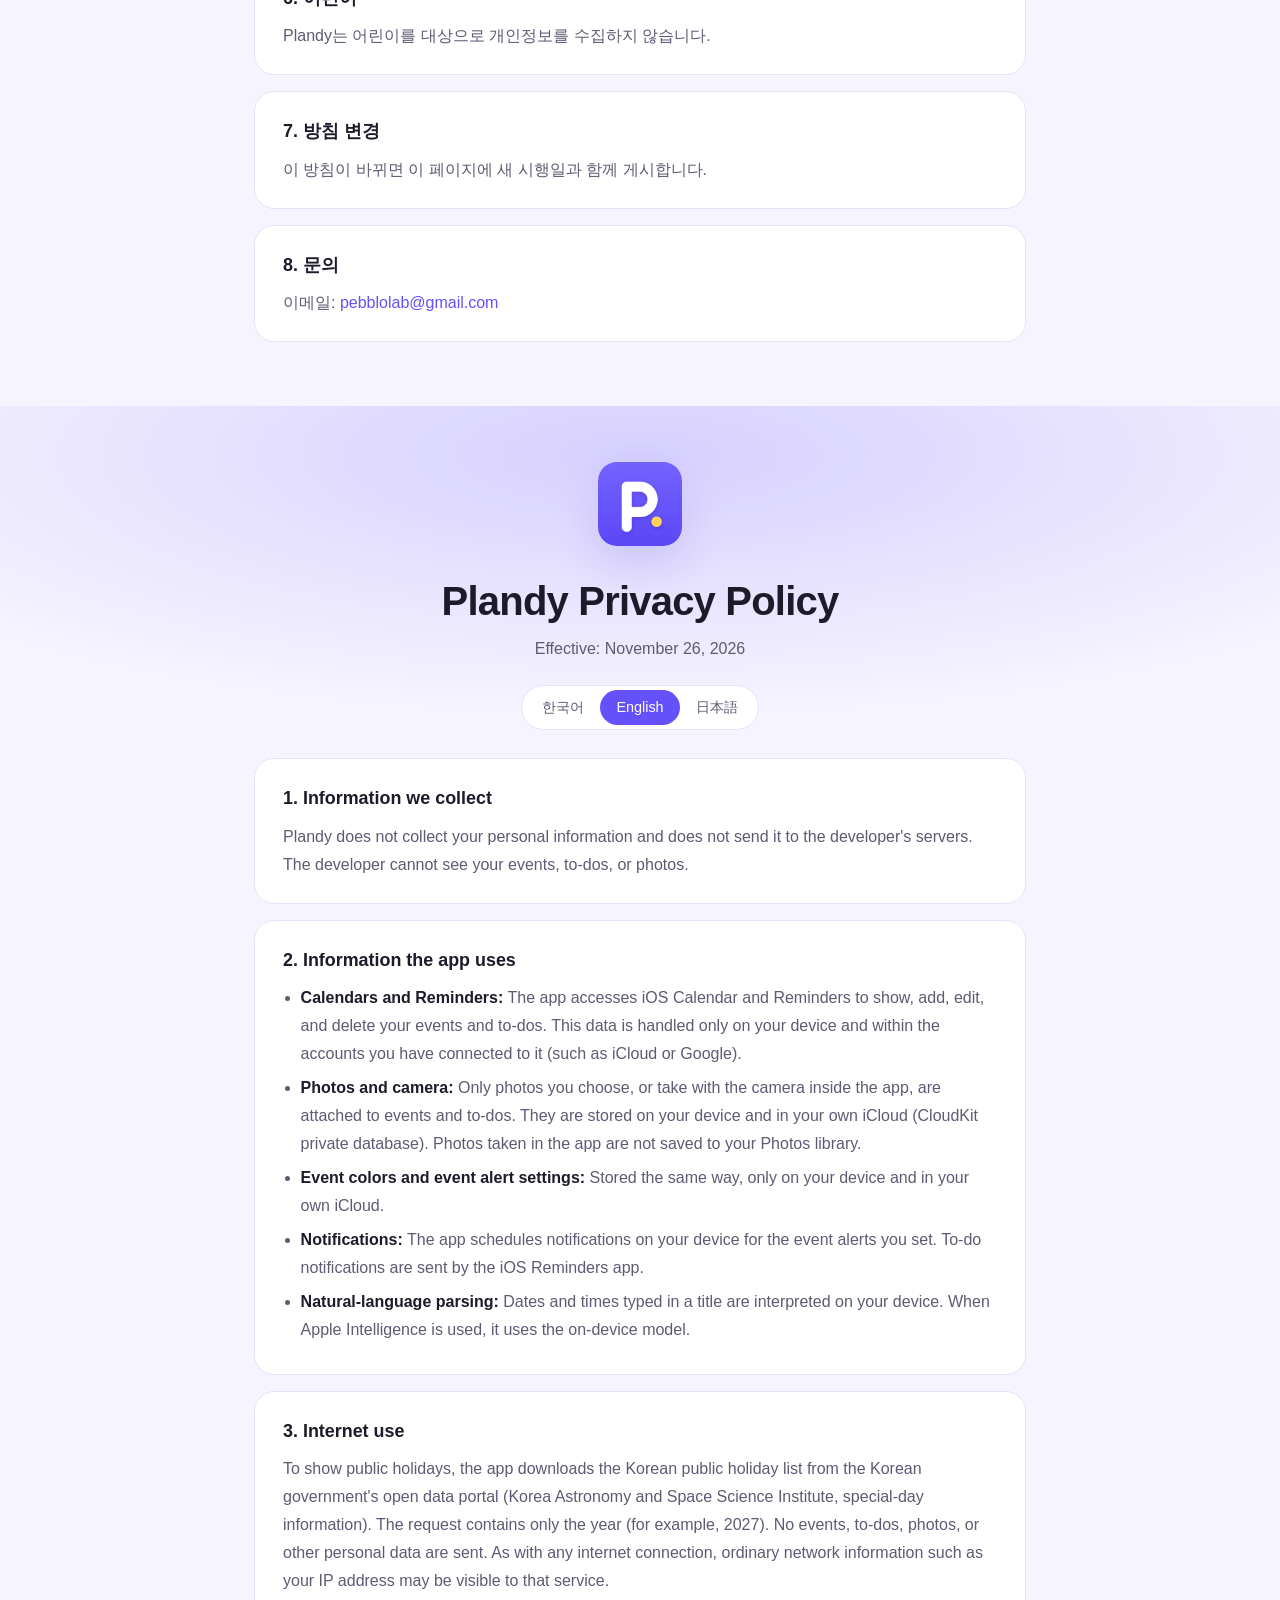
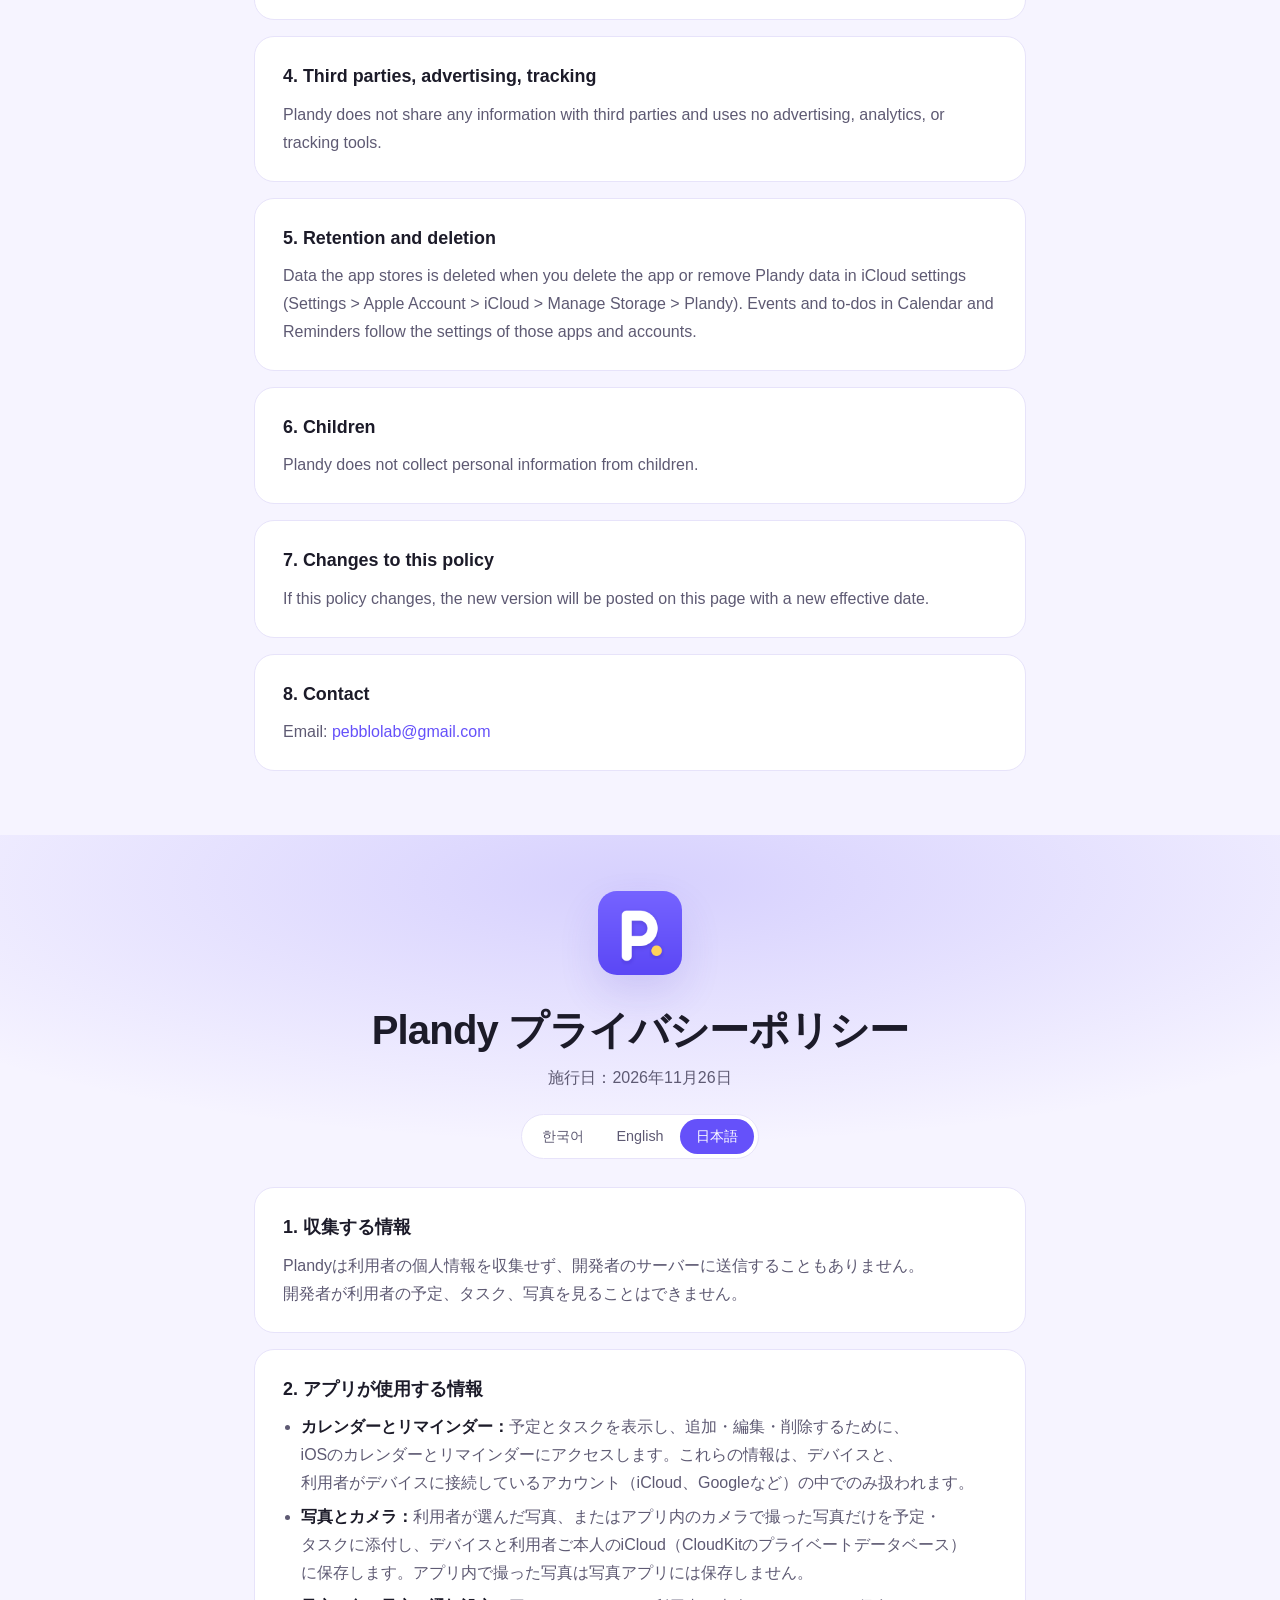
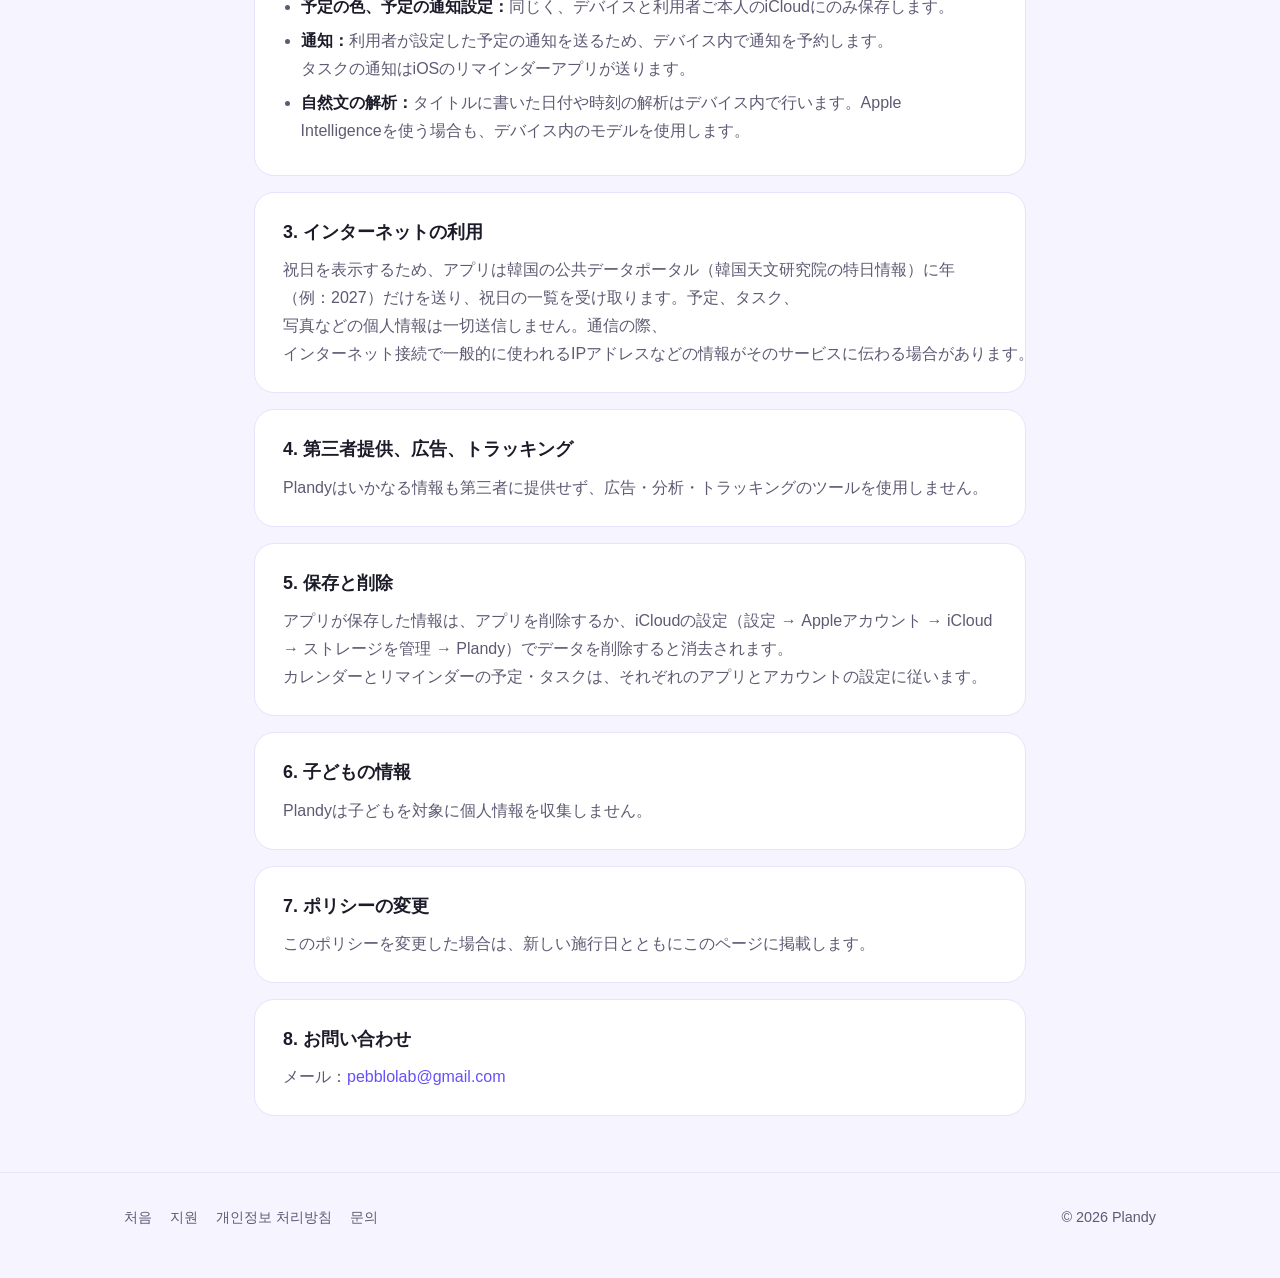
==== commit e3fc82f3: "일본어 추가 (지원 · 개인정보 처리방침 · 첫 화면), 할 일 알림은 미리 알림 앱이 보낸다는 내용 반영, 공휴일 설정 위치 고침" ====
--- a/privacy/index.html
+++ b/privacy/index.html
@@ -4,7 +4,7 @@
 <meta charset="utf-8">
 <meta name="viewport" content="width=device-width, initial-scale=1">
 <title>Plandy 개인정보 처리방침</title>
-<meta name="description" content="Plandy는 개인정보를 수집하지 않아요. 일정과 할 일은 기기와 내 iCloud 안에만 있어요.">
+<meta name="description" content="Plandy는 개인정보를 수집하지 않아요. 일정과 할 일은 기기와 내 iCloud 안에만 있어요. · Plandy collects no personal data. · Plandyは個人情報を収集しません。">
 <meta name="theme-color" content="#6551FA">
 <link rel="icon" type="image/png" href="../assets/favicon.png">
 <link rel="apple-touch-icon" href="../assets/apple-touch-icon.png">
@@ -129,7 +129,7 @@
       <a href="../#features">기능</a>
       <a href="../support/">지원</a>
       <a href="../privacy/" class="on">개인정보</a>
-      <a class="pill" href="https://testflight.apple.com/join/2M2Mc3j3">베타 참여</a>
+      <a class="pill" href="https://testflight.apple.com/join/2JWrbfeP">베타 참여</a>
     </div>
   </div>
 </nav>
@@ -137,8 +137,8 @@
   <div class="narrow">
     <img class="icon" src="../assets/icon-512.png" alt="">
     <h1>Plandy 개인정보 처리방침</h1>
-    <p>시행일: 2026년 11월 20일</p>
-    <div class="lang"><a href="#ko" class="on">한국어</a><a href="#en">English</a></div>
+    <p>시행일: 2026년 11월 26일</p>
+    <div class="lang"><a href="#ko" class="on">한국어</a><a href="#en">English</a><a href="#ja">日本語</a></div>
   </div>
 </header>
 <main class="narrow">
@@ -152,8 +152,8 @@
       <ul>
   <li><b>캘린더와 미리 알림:</b> 일정과 할 일을 보여주고 추가·수정·삭제하기 위해 iOS의 캘린더·미리 알림에 접근합니다. 이 정보는 기기와, 이용자가 기기에 연결한 계정(iCloud, Google 등) 안에서만 처리됩니다.</li>
   <li><b>사진과 카메라:</b> 이용자가 직접 고르거나 앱에서 카메라로 찍은 사진만 일정·할 일에 붙이며, 기기와 이용자 본인의 iCloud(CloudKit 비공개 데이터베이스)에 저장됩니다. 앱에서 찍은 사진은 사진 앱에 따로 저장하지 않습니다.</li>
-  <li><b>일정 색, 알림 설정:</b> 같은 방식으로 기기와 이용자 본인의 iCloud에만 저장됩니다.</li>
-  <li><b>알림:</b> 이용자가 설정한 일정·할 일 알림을 보내기 위해 기기 안에서 알림을 예약합니다.</li>
+  <li><b>일정 색, 일정 알림 설정:</b> 같은 방식으로 기기와 이용자 본인의 iCloud에만 저장됩니다.</li>
+  <li><b>알림:</b> 이용자가 설정한 일정 알림을 보내기 위해 기기 안에서 알림을 예약합니다. 할 일 알림은 iOS의 미리 알림 앱이 보냅니다.</li>
   <li><b>자연어 해석:</b> 제목의 날짜·시간 해석은 기기 안에서 이루어집니다. Apple Intelligence를 사용할 때도 기기 안의 모델을 사용합니다.</li>
 </ul>
     </div>
@@ -188,8 +188,8 @@
   <div class="narrow">
     <img class="icon" src="../assets/icon-512.png" alt="">
     <h1>Plandy Privacy Policy</h1>
-    <p>Effective: November 20, 2026</p>
-    <div class="lang"><a href="#ko">한국어</a><a href="#en" class="on">English</a></div>
+    <p>Effective: November 26, 2026</p>
+    <div class="lang"><a href="#ko">한국어</a><a href="#en" class="on">English</a><a href="#ja">日本語</a></div>
   </div>
 </header>
 <main class="narrow" lang="en">
@@ -203,8 +203,8 @@
       <ul>
   <li><b>Calendars and Reminders:</b> The app accesses iOS Calendar and Reminders to show, add, edit, and delete your events and to-dos. This data is handled only on your device and within the accounts you have connected to it (such as iCloud or Google).</li>
   <li><b>Photos and camera:</b> Only photos you choose, or take with the camera inside the app, are attached to events and to-dos. They are stored on your device and in your own iCloud (CloudKit private database). Photos taken in the app are not saved to your Photos library.</li>
-  <li><b>Event colors and alert settings:</b> Stored the same way, only on your device and in your own iCloud.</li>
-  <li><b>Notifications:</b> The app schedules notifications on your device for the alerts you set.</li>
+  <li><b>Event colors and event alert settings:</b> Stored the same way, only on your device and in your own iCloud.</li>
+  <li><b>Notifications:</b> The app schedules notifications on your device for the event alerts you set. To-do notifications are sent by the iOS Reminders app.</li>
   <li><b>Natural-language parsing:</b> Dates and times typed in a title are interpreted on your device. When Apple Intelligence is used, it uses the on-device model.</li>
 </ul>
     </div>
@@ -231,6 +231,57 @@
     <div class="card">
       <h2>8. Contact</h2>
       <p>Email: <a href="mailto:pebblolab@gmail.com">pebblolab@gmail.com</a></p>
+    </div>
+  </div>
+</main>
+<div class="part-gap"></div>
+<header class="page-head" id="ja">
+  <div class="narrow">
+    <img class="icon" src="../assets/icon-512.png" alt="">
+    <h1>Plandy プライバシーポリシー</h1>
+    <p>施行日：2026年11月26日</p>
+    <div class="lang"><a href="#ko">한국어</a><a href="#en">English</a><a href="#ja" class="on">日本語</a></div>
+  </div>
+</header>
+<main class="narrow" lang="ja">
+  <div class="cards">
+    <div class="card">
+      <h2>1. 収集する情報</h2>
+      <p>Plandyは利用者の個人情報を収集せず、開発者のサーバーに送信することもありません。開発者が利用者の予定、タスク、写真を見ることはできません。</p>
+    </div>
+    <div class="card">
+      <h2>2. アプリが使用する情報</h2>
+      <ul>
+  <li><b>カレンダーとリマインダー：</b>予定とタスクを表示し、追加・編集・削除するために、iOSのカレンダーとリマインダーにアクセスします。これらの情報は、デバイスと、利用者がデバイスに接続しているアカウント（iCloud、Googleなど）の中でのみ扱われます。</li>
+  <li><b>写真とカメラ：</b>利用者が選んだ写真、またはアプリ内のカメラで撮った写真だけを予定・タスクに添付し、デバイスと利用者ご本人のiCloud（CloudKitのプライベートデータベース）に保存します。アプリ内で撮った写真は写真アプリには保存しません。</li>
+  <li><b>予定の色、予定の通知設定：</b>同じく、デバイスと利用者ご本人のiCloudにのみ保存します。</li>
+  <li><b>通知：</b>利用者が設定した予定の通知を送るため、デバイス内で通知を予約します。タスクの通知はiOSのリマインダーアプリが送ります。</li>
+  <li><b>自然文の解析：</b>タイトルに書いた日付や時刻の解析はデバイス内で行います。Apple Intelligenceを使う場合も、デバイス内のモデルを使用します。</li>
+</ul>
+    </div>
+    <div class="card">
+      <h2>3. インターネットの利用</h2>
+      <p>祝日を表示するため、アプリは韓国の公共データポータル（韓国天文研究院の特日情報）に年（例：2027）だけを送り、祝日の一覧を受け取ります。予定、タスク、写真などの個人情報は一切送信しません。通信の際、インターネット接続で一般的に使われるIPアドレスなどの情報がそのサービスに伝わる場合があります。</p>
+    </div>
+    <div class="card">
+      <h2>4. 第三者提供、広告、トラッキング</h2>
+      <p>Plandyはいかなる情報も第三者に提供せず、広告・分析・トラッキングのツールを使用しません。</p>
+    </div>
+    <div class="card">
+      <h2>5. 保存と削除</h2>
+      <p>アプリが保存した情報は、アプリを削除するか、iCloudの設定（設定 → Appleアカウント → iCloud → ストレージを管理 → Plandy）でデータを削除すると消去されます。カレンダーとリマインダーの予定・タスクは、それぞれのアプリとアカウントの設定に従います。</p>
+    </div>
+    <div class="card">
+      <h2>6. 子どもの情報</h2>
+      <p>Plandyは子どもを対象に個人情報を収集しません。</p>
+    </div>
+    <div class="card">
+      <h2>7. ポリシーの変更</h2>
+      <p>このポリシーを変更した場合は、新しい施行日とともにこのページに掲載します。</p>
+    </div>
+    <div class="card">
+      <h2>8. お問い合わせ</h2>
+      <p>メール：<a href="mailto:pebblolab@gmail.com">pebblolab@gmail.com</a></p>
     </div>
   </div>
 </main>
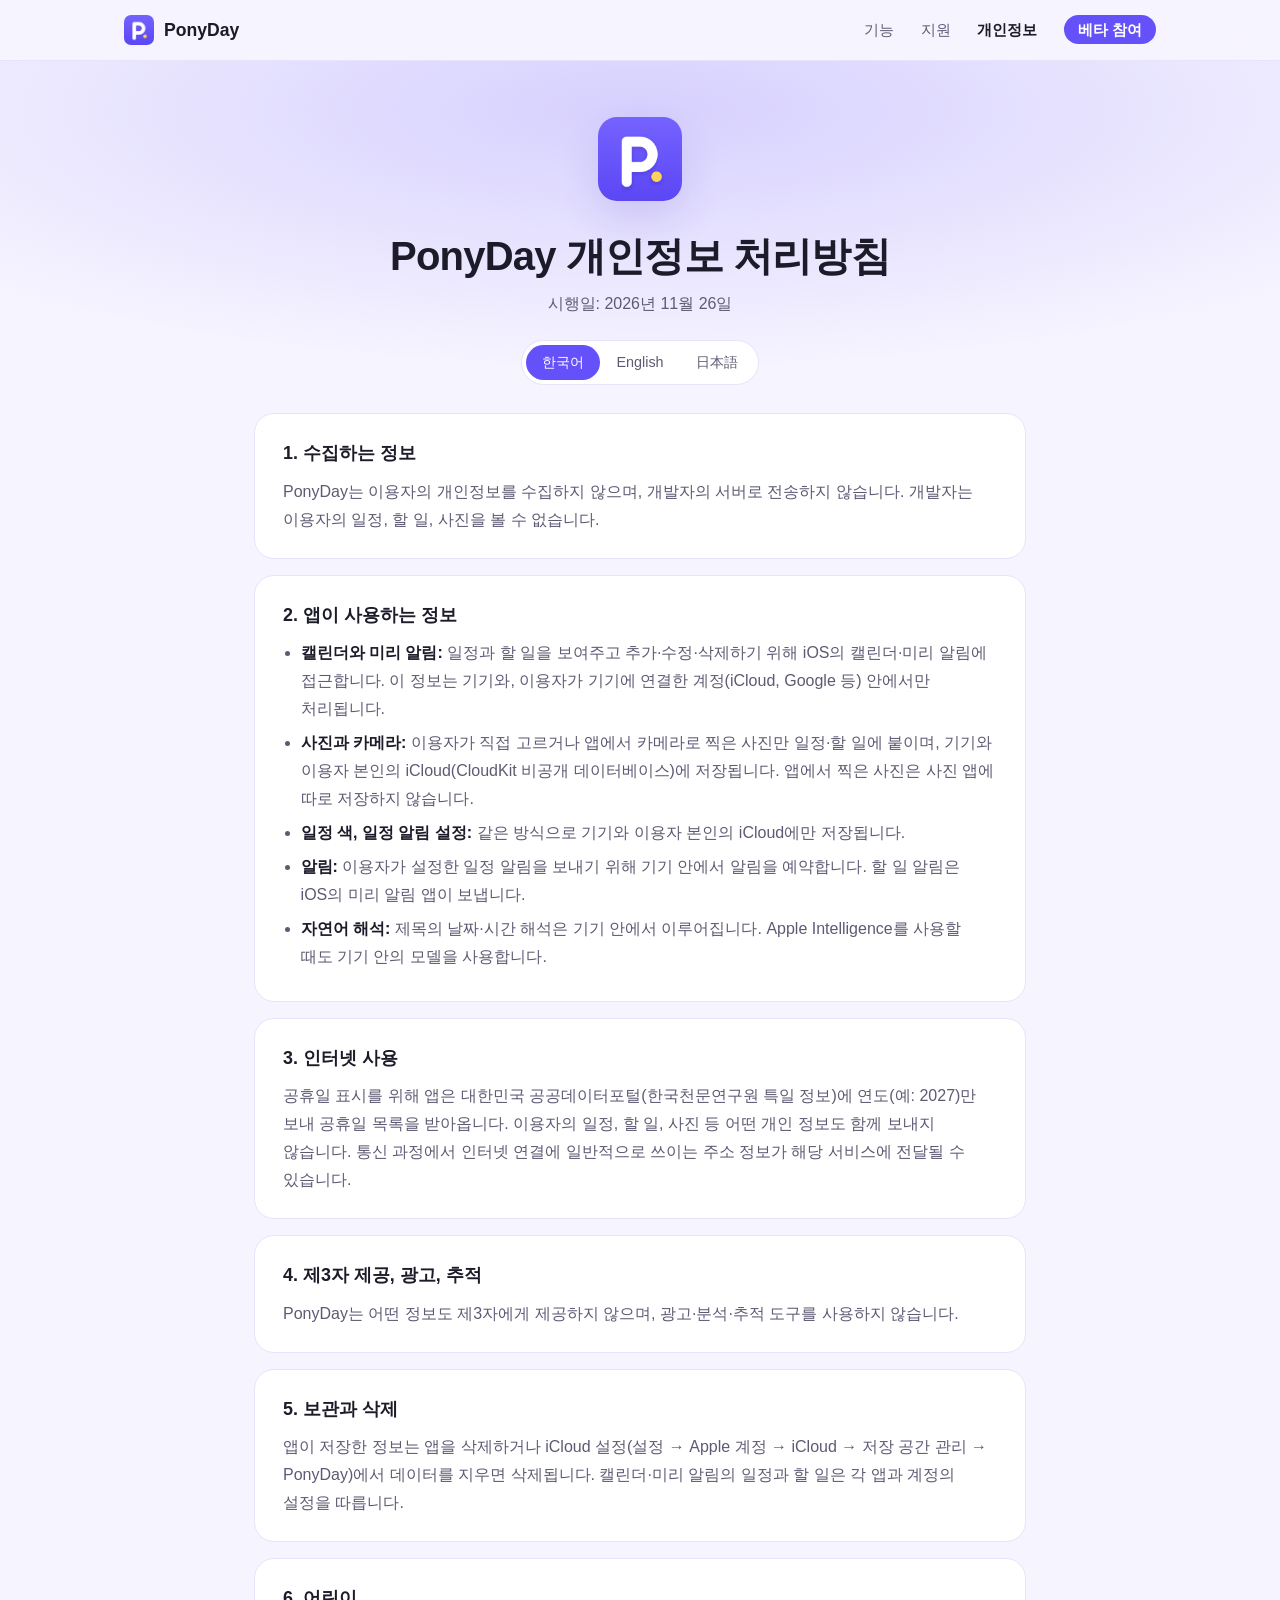
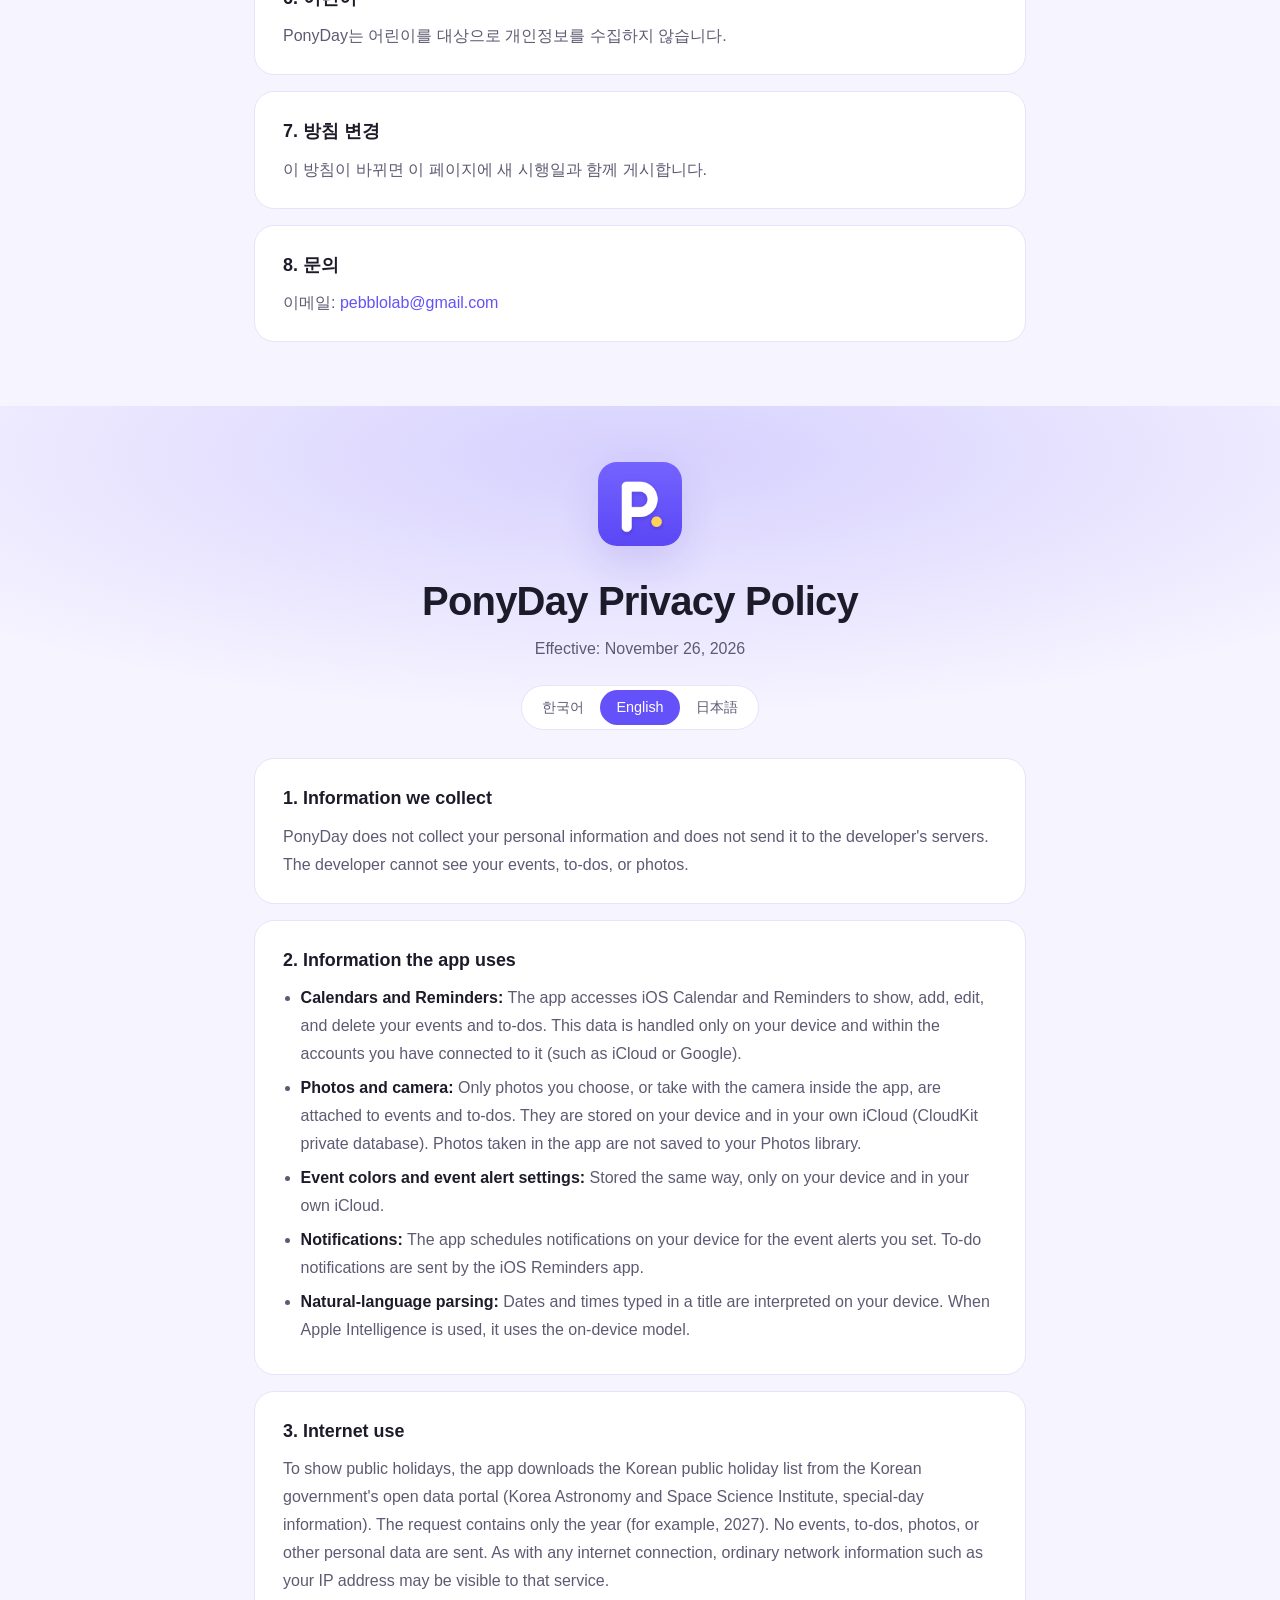
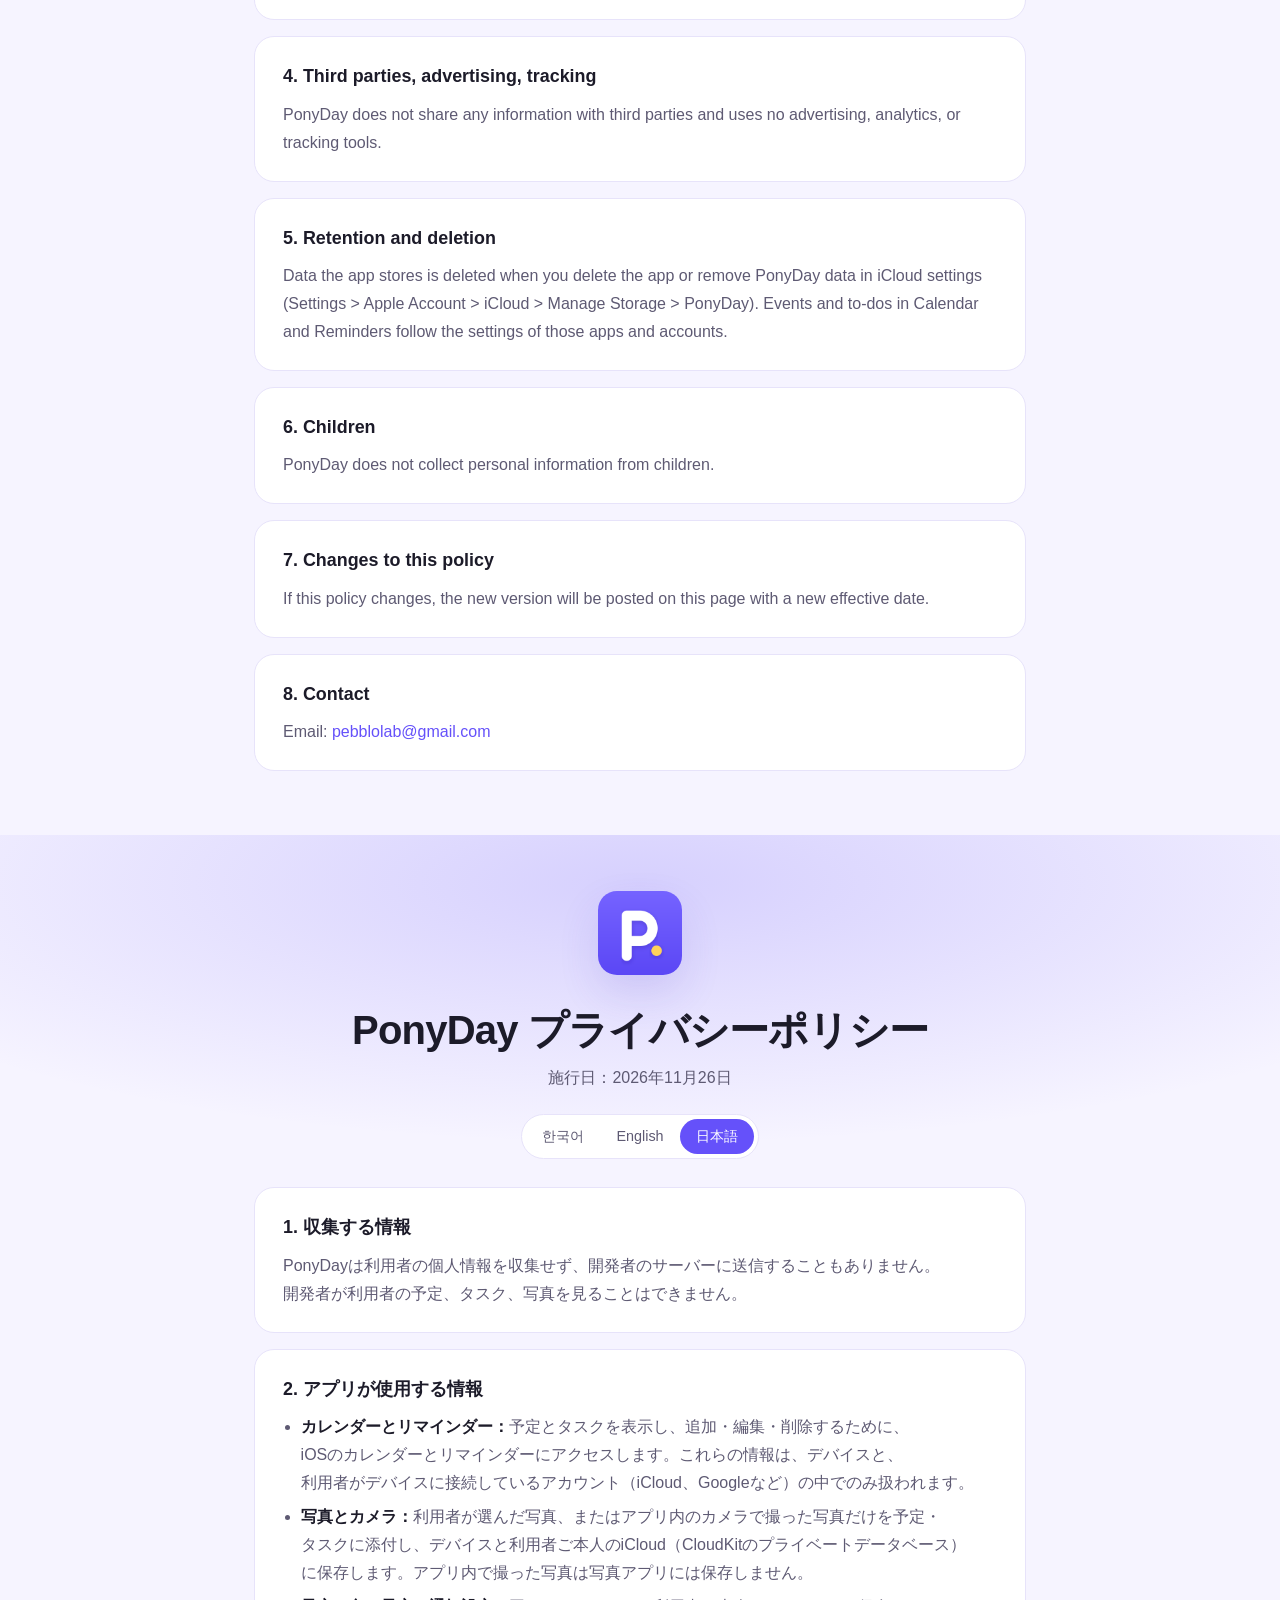
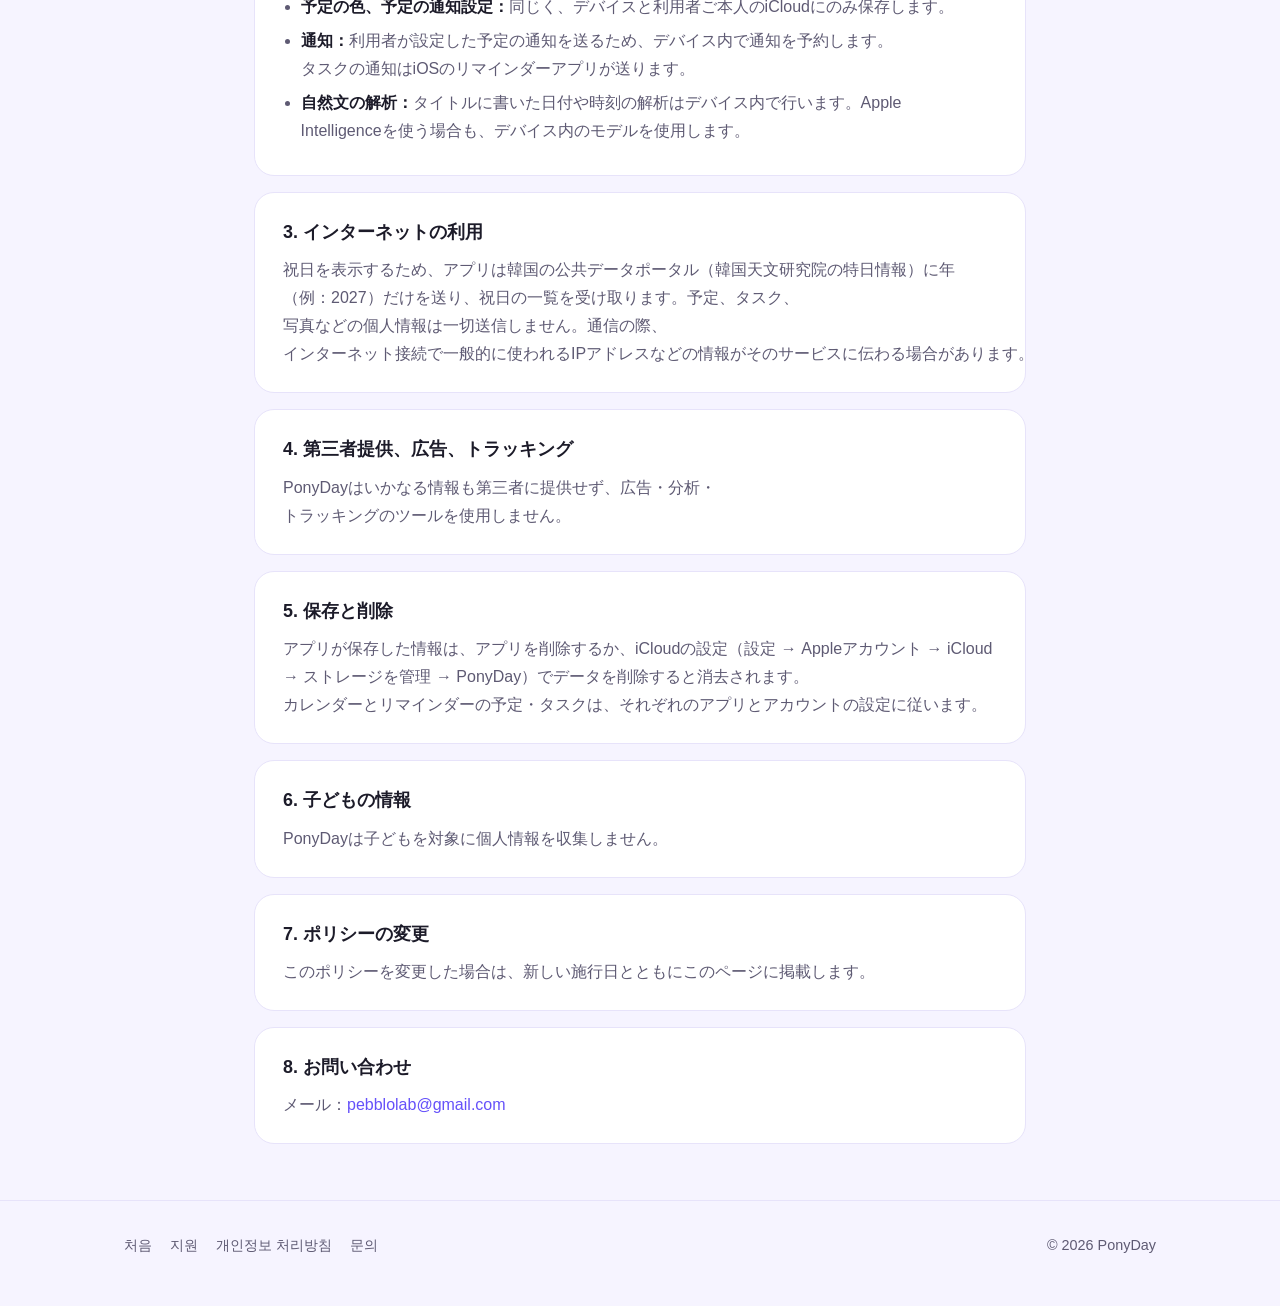
==== commit c730131a: "앱 이름 Plandy → PonyDay" ====
--- a/privacy/index.html
+++ b/privacy/index.html
@@ -3,13 +3,13 @@
 <head>
 <meta charset="utf-8">
 <meta name="viewport" content="width=device-width, initial-scale=1">
-<title>Plandy 개인정보 처리방침</title>
-<meta name="description" content="Plandy는 개인정보를 수집하지 않아요. 일정과 할 일은 기기와 내 iCloud 안에만 있어요. · Plandy collects no personal data. · Plandyは個人情報を収集しません。">
+<title>PonyDay 개인정보 처리방침</title>
+<meta name="description" content="PonyDay는 개인정보를 수집하지 않아요. 일정과 할 일은 기기와 내 iCloud 안에만 있어요. · PonyDay collects no personal data. · PonyDayは個人情報を収集しません。">
 <meta name="theme-color" content="#6551FA">
 <link rel="icon" type="image/png" href="../assets/favicon.png">
 <link rel="apple-touch-icon" href="../assets/apple-touch-icon.png">
 <style>
-/* Plandy 사이트 공통 (지원 · 개인정보 처리방침) — 첫 화면과 같은 색과 모양 */
+/* PonyDay 사이트 공통 (지원 · 개인정보 처리방침) — 첫 화면과 같은 색과 모양 */
 :root {
   --brand: #6551FA;
   --brand-2: #8B7CFF;
@@ -124,7 +124,7 @@
 <body>
 <nav>
   <div class="wrap">
-    <a class="brand" href="../"><img src="../assets/icon-512.png" alt="">Plandy</a>
+    <a class="brand" href="../"><img src="../assets/icon-512.png" alt="">PonyDay</a>
     <div class="links">
       <a href="../#features">기능</a>
       <a href="../support/">지원</a>
@@ -136,7 +136,7 @@
 <header class="page-head" id="ko">
   <div class="narrow">
     <img class="icon" src="../assets/icon-512.png" alt="">
-    <h1>Plandy 개인정보 처리방침</h1>
+    <h1>PonyDay 개인정보 처리방침</h1>
     <p>시행일: 2026년 11월 26일</p>
     <div class="lang"><a href="#ko" class="on">한국어</a><a href="#en">English</a><a href="#ja">日本語</a></div>
   </div>
@@ -145,7 +145,7 @@
   <div class="cards">
     <div class="card">
       <h2>1. 수집하는 정보</h2>
-      <p>Plandy는 이용자의 개인정보를 수집하지 않으며, 개발자의 서버로 전송하지 않습니다. 개발자는 이용자의 일정, 할 일, 사진을 볼 수 없습니다.</p>
+      <p>PonyDay는 이용자의 개인정보를 수집하지 않으며, 개발자의 서버로 전송하지 않습니다. 개발자는 이용자의 일정, 할 일, 사진을 볼 수 없습니다.</p>
     </div>
     <div class="card">
       <h2>2. 앱이 사용하는 정보</h2>
@@ -163,15 +163,15 @@
     </div>
     <div class="card">
       <h2>4. 제3자 제공, 광고, 추적</h2>
-      <p>Plandy는 어떤 정보도 제3자에게 제공하지 않으며, 광고·분석·추적 도구를 사용하지 않습니다.</p>
+      <p>PonyDay는 어떤 정보도 제3자에게 제공하지 않으며, 광고·분석·추적 도구를 사용하지 않습니다.</p>
     </div>
     <div class="card">
       <h2>5. 보관과 삭제</h2>
-      <p>앱이 저장한 정보는 앱을 삭제하거나 iCloud 설정(설정 → Apple 계정 → iCloud → 저장 공간 관리 → Plandy)에서 데이터를 지우면 삭제됩니다. 캘린더·미리 알림의 일정과 할 일은 각 앱과 계정의 설정을 따릅니다.</p>
+      <p>앱이 저장한 정보는 앱을 삭제하거나 iCloud 설정(설정 → Apple 계정 → iCloud → 저장 공간 관리 → PonyDay)에서 데이터를 지우면 삭제됩니다. 캘린더·미리 알림의 일정과 할 일은 각 앱과 계정의 설정을 따릅니다.</p>
     </div>
     <div class="card">
       <h2>6. 어린이</h2>
-      <p>Plandy는 어린이를 대상으로 개인정보를 수집하지 않습니다.</p>
+      <p>PonyDay는 어린이를 대상으로 개인정보를 수집하지 않습니다.</p>
     </div>
     <div class="card">
       <h2>7. 방침 변경</h2>
@@ -187,7 +187,7 @@
 <header class="page-head" id="en">
   <div class="narrow">
     <img class="icon" src="../assets/icon-512.png" alt="">
-    <h1>Plandy Privacy Policy</h1>
+    <h1>PonyDay Privacy Policy</h1>
     <p>Effective: November 26, 2026</p>
     <div class="lang"><a href="#ko">한국어</a><a href="#en" class="on">English</a><a href="#ja">日本語</a></div>
   </div>
@@ -196,7 +196,7 @@
   <div class="cards">
     <div class="card">
       <h2>1. Information we collect</h2>
-      <p>Plandy does not collect your personal information and does not send it to the developer's servers. The developer cannot see your events, to-dos, or photos.</p>
+      <p>PonyDay does not collect your personal information and does not send it to the developer's servers. The developer cannot see your events, to-dos, or photos.</p>
     </div>
     <div class="card">
       <h2>2. Information the app uses</h2>
@@ -214,15 +214,15 @@
     </div>
     <div class="card">
       <h2>4. Third parties, advertising, tracking</h2>
-      <p>Plandy does not share any information with third parties and uses no advertising, analytics, or tracking tools.</p>
+      <p>PonyDay does not share any information with third parties and uses no advertising, analytics, or tracking tools.</p>
     </div>
     <div class="card">
       <h2>5. Retention and deletion</h2>
-      <p>Data the app stores is deleted when you delete the app or remove Plandy data in iCloud settings (Settings &gt; Apple Account &gt; iCloud &gt; Manage Storage &gt; Plandy). Events and to-dos in Calendar and Reminders follow the settings of those apps and accounts.</p>
+      <p>Data the app stores is deleted when you delete the app or remove PonyDay data in iCloud settings (Settings &gt; Apple Account &gt; iCloud &gt; Manage Storage &gt; PonyDay). Events and to-dos in Calendar and Reminders follow the settings of those apps and accounts.</p>
     </div>
     <div class="card">
       <h2>6. Children</h2>
-      <p>Plandy does not collect personal information from children.</p>
+      <p>PonyDay does not collect personal information from children.</p>
     </div>
     <div class="card">
       <h2>7. Changes to this policy</h2>
@@ -238,7 +238,7 @@
 <header class="page-head" id="ja">
   <div class="narrow">
     <img class="icon" src="../assets/icon-512.png" alt="">
-    <h1>Plandy プライバシーポリシー</h1>
+    <h1>PonyDay プライバシーポリシー</h1>
     <p>施行日：2026年11月26日</p>
     <div class="lang"><a href="#ko">한국어</a><a href="#en">English</a><a href="#ja" class="on">日本語</a></div>
   </div>
@@ -247,7 +247,7 @@
   <div class="cards">
     <div class="card">
       <h2>1. 収集する情報</h2>
-      <p>Plandyは利用者の個人情報を収集せず、開発者のサーバーに送信することもありません。開発者が利用者の予定、タスク、写真を見ることはできません。</p>
+      <p>PonyDayは利用者の個人情報を収集せず、開発者のサーバーに送信することもありません。開発者が利用者の予定、タスク、写真を見ることはできません。</p>
     </div>
     <div class="card">
       <h2>2. アプリが使用する情報</h2>
@@ -265,15 +265,15 @@
     </div>
     <div class="card">
       <h2>4. 第三者提供、広告、トラッキング</h2>
-      <p>Plandyはいかなる情報も第三者に提供せず、広告・分析・トラッキングのツールを使用しません。</p>
+      <p>PonyDayはいかなる情報も第三者に提供せず、広告・分析・トラッキングのツールを使用しません。</p>
     </div>
     <div class="card">
       <h2>5. 保存と削除</h2>
-      <p>アプリが保存した情報は、アプリを削除するか、iCloudの設定（設定 → Appleアカウント → iCloud → ストレージを管理 → Plandy）でデータを削除すると消去されます。カレンダーとリマインダーの予定・タスクは、それぞれのアプリとアカウントの設定に従います。</p>
+      <p>アプリが保存した情報は、アプリを削除するか、iCloudの設定（設定 → Appleアカウント → iCloud → ストレージを管理 → PonyDay）でデータを削除すると消去されます。カレンダーとリマインダーの予定・タスクは、それぞれのアプリとアカウントの設定に従います。</p>
     </div>
     <div class="card">
       <h2>6. 子どもの情報</h2>
-      <p>Plandyは子どもを対象に個人情報を収集しません。</p>
+      <p>PonyDayは子どもを対象に個人情報を収集しません。</p>
     </div>
     <div class="card">
       <h2>7. ポリシーの変更</h2>
@@ -288,7 +288,7 @@
 <footer>
   <div class="wrap">
     <div><a href="../">처음</a><a href="../support/">지원</a><a href="../privacy/">개인정보 처리방침</a><a href="mailto:pebblolab@gmail.com">문의</a></div>
-    <div>© 2026 Plandy</div>
+    <div>© 2026 PonyDay</div>
   </div>
 </footer>
 
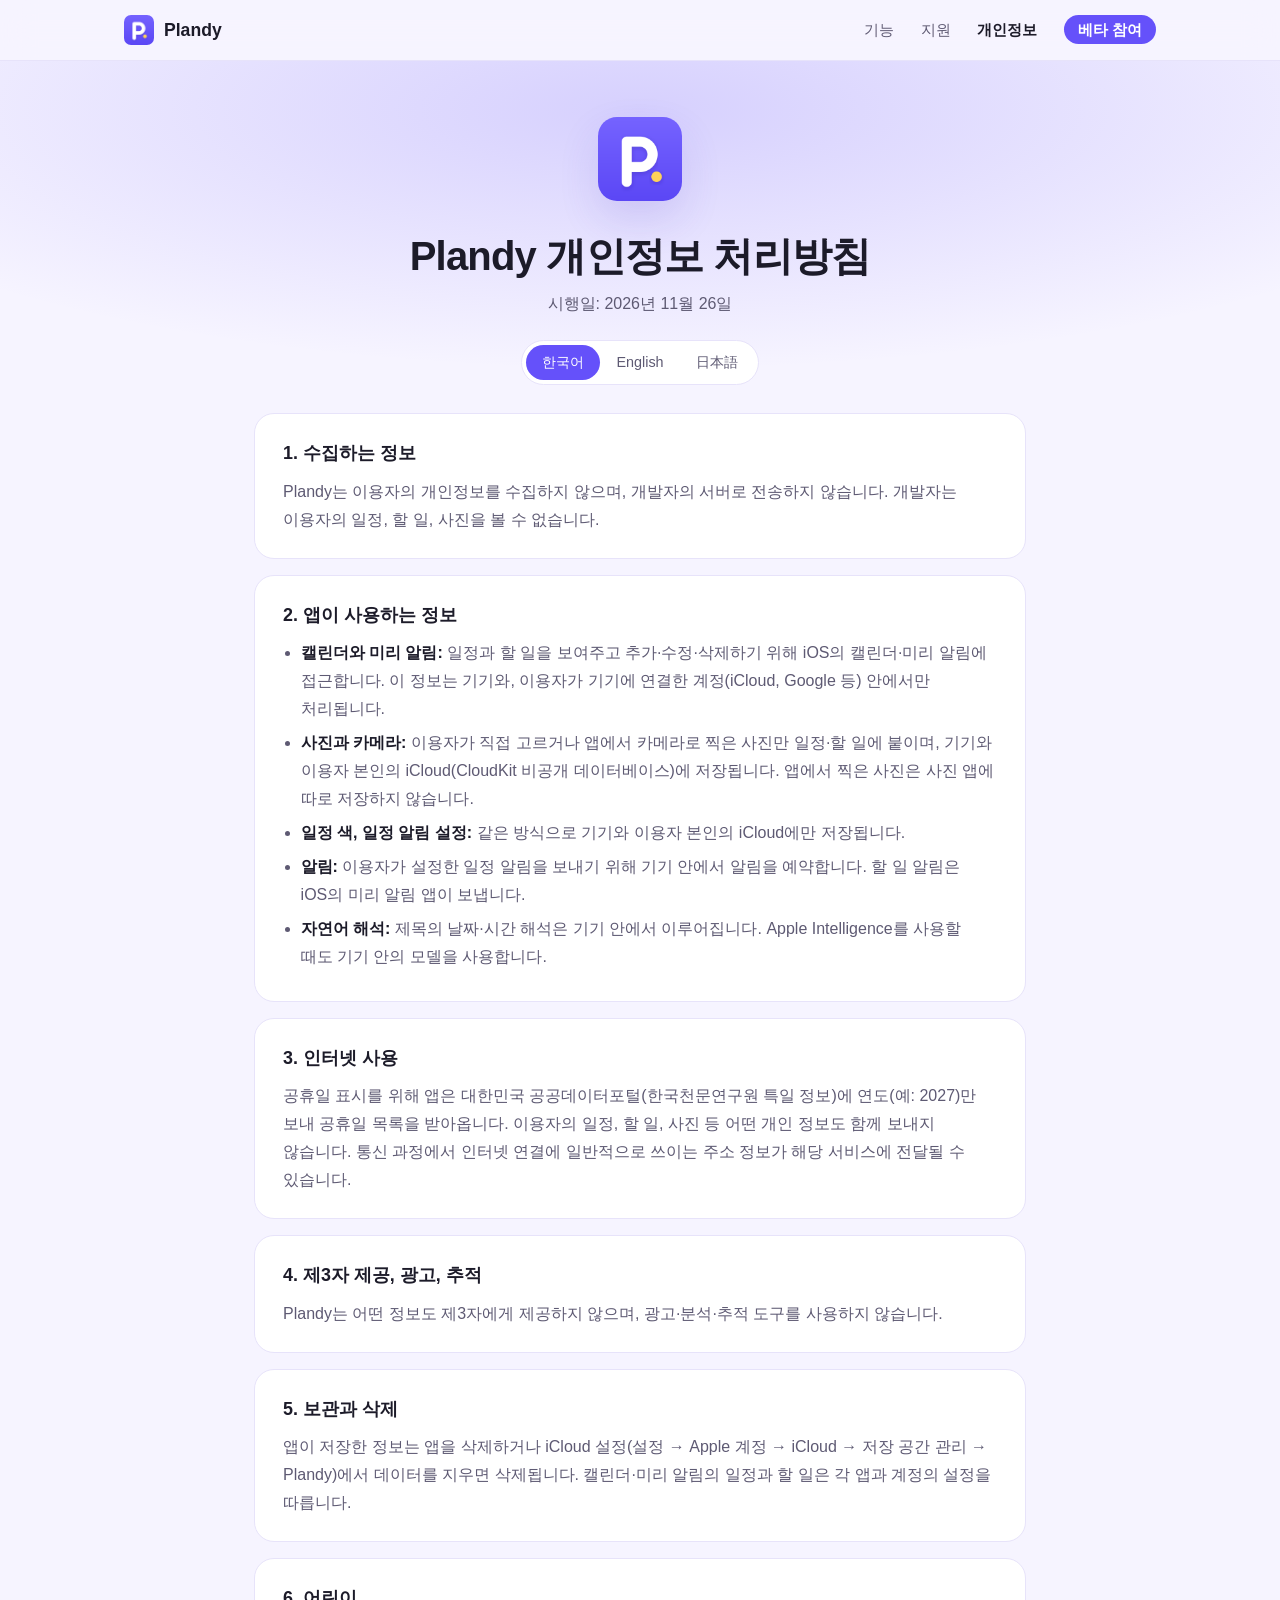
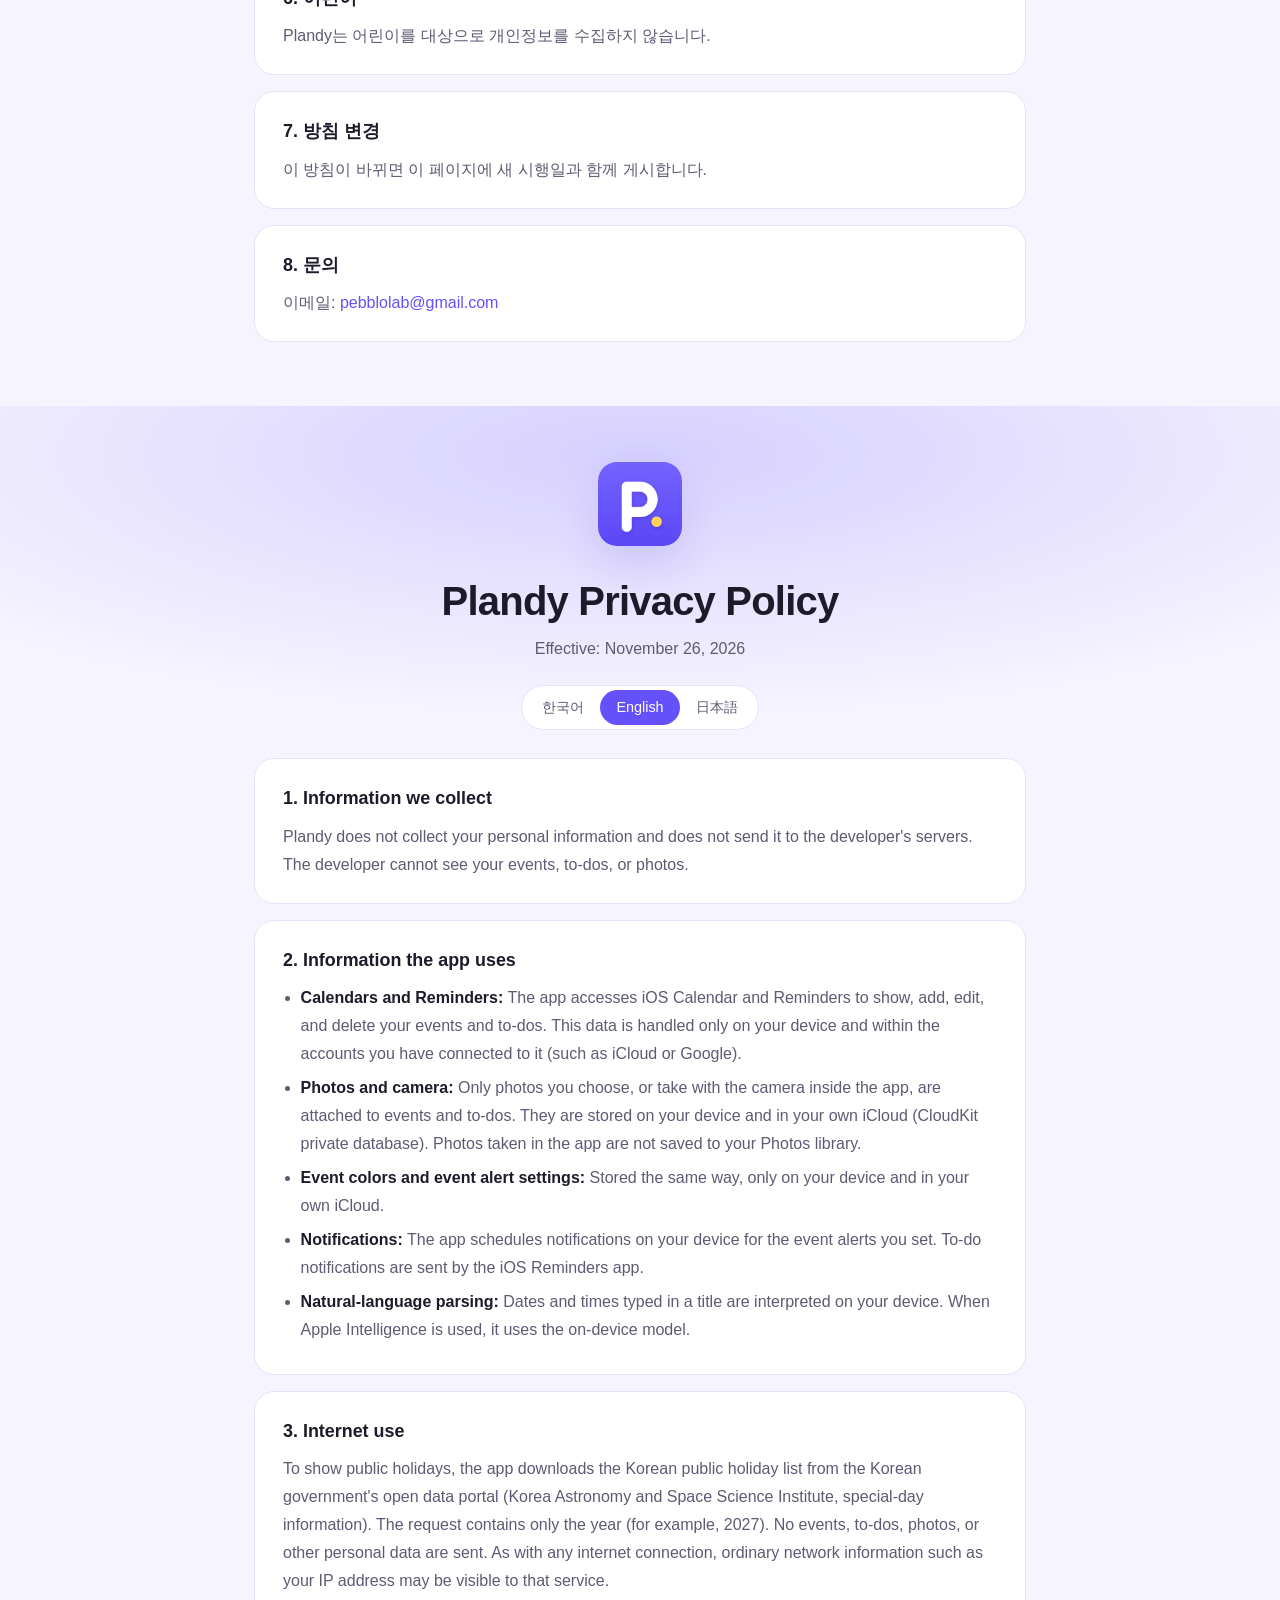
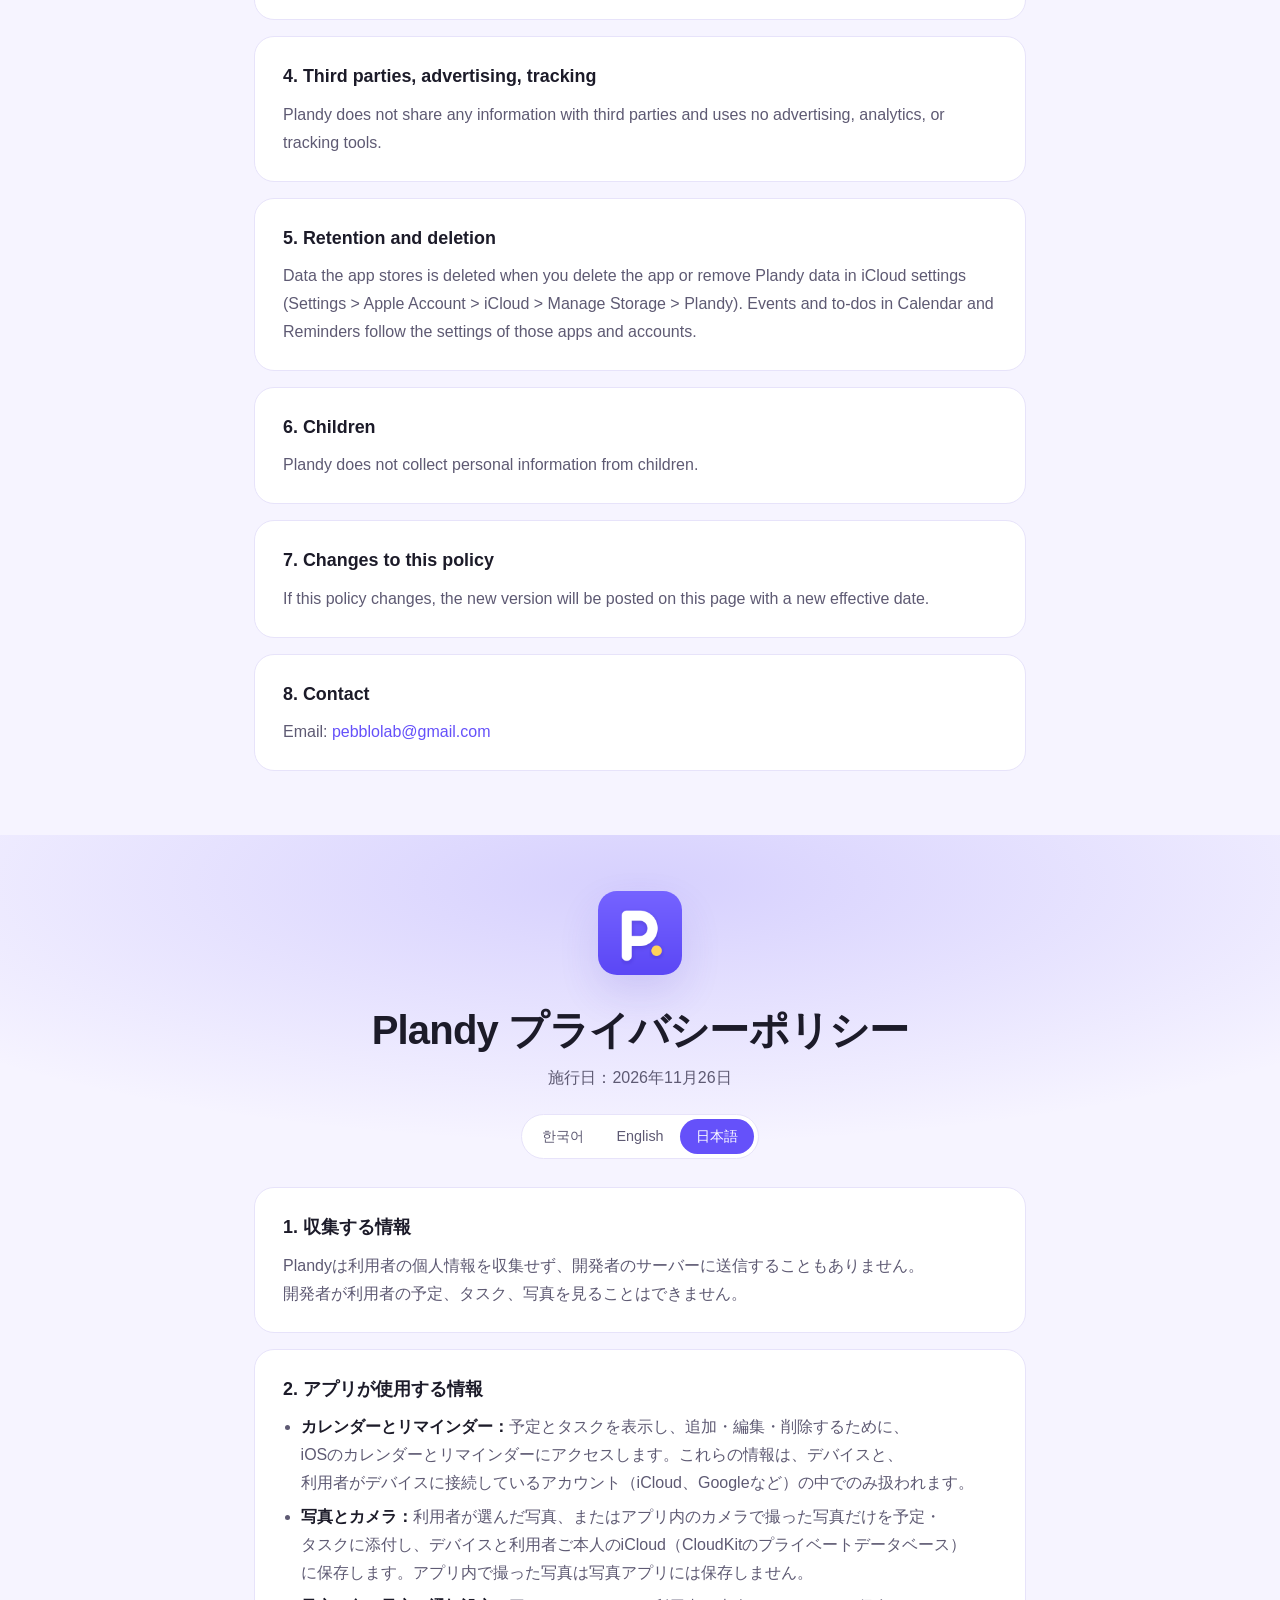
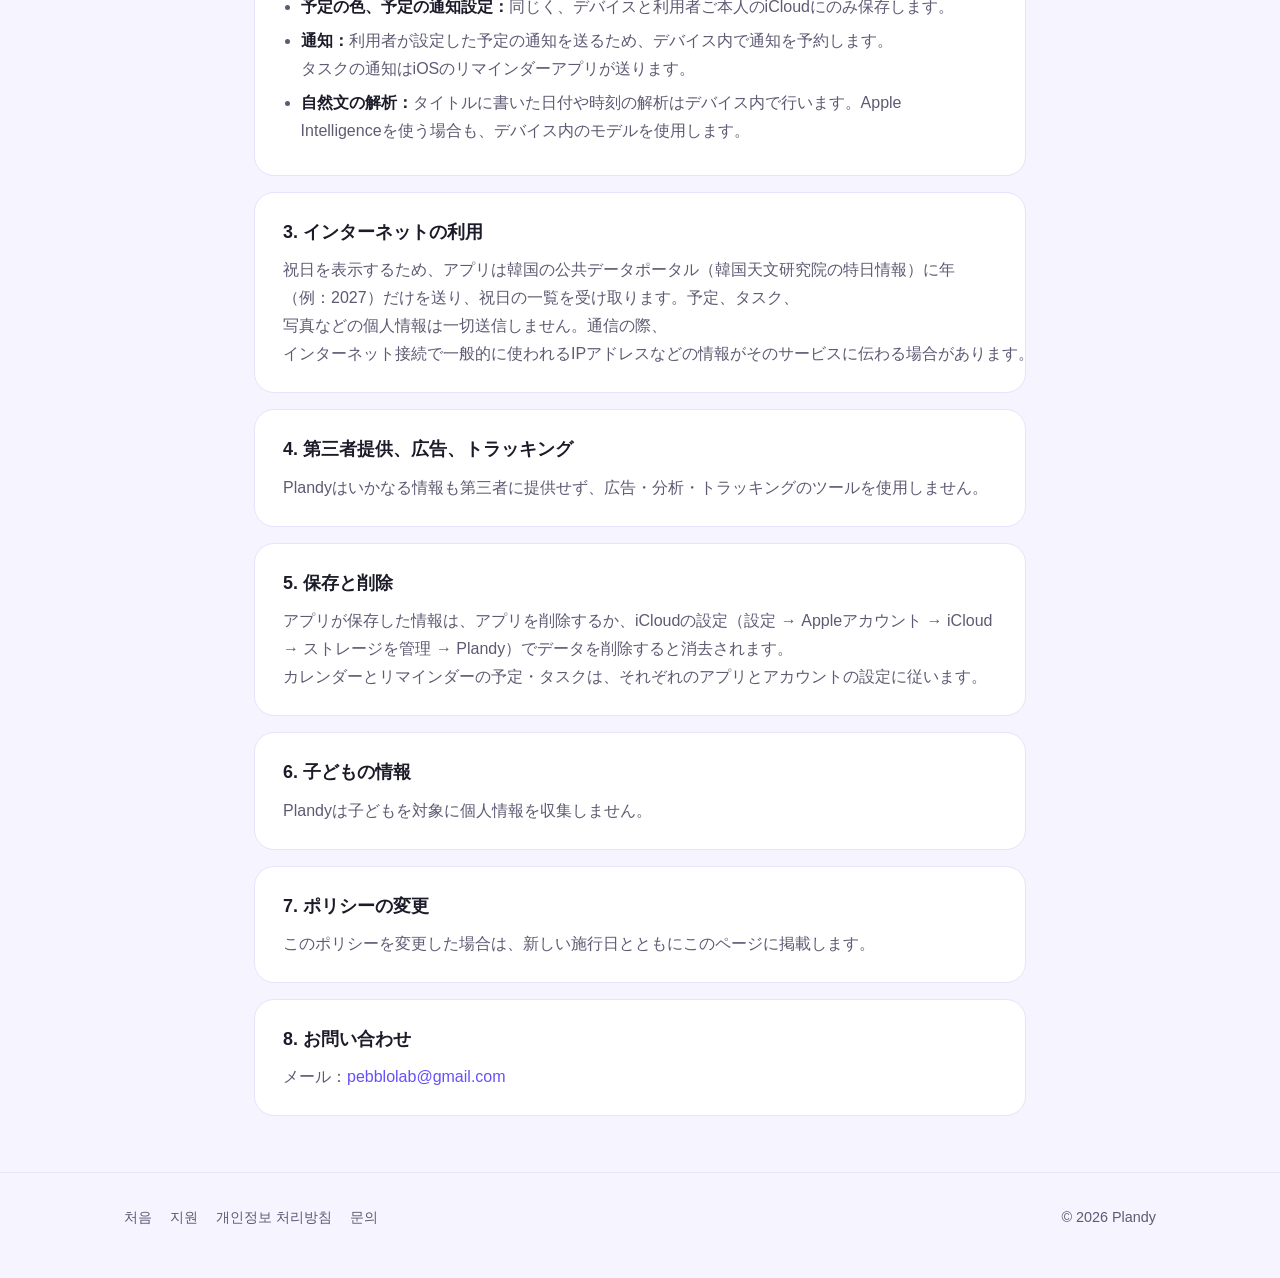
==== commit c341f1d0: "앱 이름 다시 Plandy" ====
--- a/privacy/index.html
+++ b/privacy/index.html
@@ -3,13 +3,13 @@
 <head>
 <meta charset="utf-8">
 <meta name="viewport" content="width=device-width, initial-scale=1">
-<title>PonyDay 개인정보 처리방침</title>
-<meta name="description" content="PonyDay는 개인정보를 수집하지 않아요. 일정과 할 일은 기기와 내 iCloud 안에만 있어요. · PonyDay collects no personal data. · PonyDayは個人情報を収集しません。">
+<title>Plandy 개인정보 처리방침</title>
+<meta name="description" content="Plandy는 개인정보를 수집하지 않아요. 일정과 할 일은 기기와 내 iCloud 안에만 있어요. · Plandy collects no personal data. · Plandyは個人情報を収集しません。">
 <meta name="theme-color" content="#6551FA">
 <link rel="icon" type="image/png" href="../assets/favicon.png">
 <link rel="apple-touch-icon" href="../assets/apple-touch-icon.png">
 <style>
-/* PonyDay 사이트 공통 (지원 · 개인정보 처리방침) — 첫 화면과 같은 색과 모양 */
+/* Plandy 사이트 공통 (지원 · 개인정보 처리방침) — 첫 화면과 같은 색과 모양 */
 :root {
   --brand: #6551FA;
   --brand-2: #8B7CFF;
@@ -124,7 +124,7 @@
 <body>
 <nav>
   <div class="wrap">
-    <a class="brand" href="../"><img src="../assets/icon-512.png" alt="">PonyDay</a>
+    <a class="brand" href="../"><img src="../assets/icon-512.png" alt="">Plandy</a>
     <div class="links">
       <a href="../#features">기능</a>
       <a href="../support/">지원</a>
@@ -136,7 +136,7 @@
 <header class="page-head" id="ko">
   <div class="narrow">
     <img class="icon" src="../assets/icon-512.png" alt="">
-    <h1>PonyDay 개인정보 처리방침</h1>
+    <h1>Plandy 개인정보 처리방침</h1>
     <p>시행일: 2026년 11월 26일</p>
     <div class="lang"><a href="#ko" class="on">한국어</a><a href="#en">English</a><a href="#ja">日本語</a></div>
   </div>
@@ -145,7 +145,7 @@
   <div class="cards">
     <div class="card">
       <h2>1. 수집하는 정보</h2>
-      <p>PonyDay는 이용자의 개인정보를 수집하지 않으며, 개발자의 서버로 전송하지 않습니다. 개발자는 이용자의 일정, 할 일, 사진을 볼 수 없습니다.</p>
+      <p>Plandy는 이용자의 개인정보를 수집하지 않으며, 개발자의 서버로 전송하지 않습니다. 개발자는 이용자의 일정, 할 일, 사진을 볼 수 없습니다.</p>
     </div>
     <div class="card">
       <h2>2. 앱이 사용하는 정보</h2>
@@ -163,15 +163,15 @@
     </div>
     <div class="card">
       <h2>4. 제3자 제공, 광고, 추적</h2>
-      <p>PonyDay는 어떤 정보도 제3자에게 제공하지 않으며, 광고·분석·추적 도구를 사용하지 않습니다.</p>
+      <p>Plandy는 어떤 정보도 제3자에게 제공하지 않으며, 광고·분석·추적 도구를 사용하지 않습니다.</p>
     </div>
     <div class="card">
       <h2>5. 보관과 삭제</h2>
-      <p>앱이 저장한 정보는 앱을 삭제하거나 iCloud 설정(설정 → Apple 계정 → iCloud → 저장 공간 관리 → PonyDay)에서 데이터를 지우면 삭제됩니다. 캘린더·미리 알림의 일정과 할 일은 각 앱과 계정의 설정을 따릅니다.</p>
+      <p>앱이 저장한 정보는 앱을 삭제하거나 iCloud 설정(설정 → Apple 계정 → iCloud → 저장 공간 관리 → Plandy)에서 데이터를 지우면 삭제됩니다. 캘린더·미리 알림의 일정과 할 일은 각 앱과 계정의 설정을 따릅니다.</p>
     </div>
     <div class="card">
       <h2>6. 어린이</h2>
-      <p>PonyDay는 어린이를 대상으로 개인정보를 수집하지 않습니다.</p>
+      <p>Plandy는 어린이를 대상으로 개인정보를 수집하지 않습니다.</p>
     </div>
     <div class="card">
       <h2>7. 방침 변경</h2>
@@ -187,7 +187,7 @@
 <header class="page-head" id="en">
   <div class="narrow">
     <img class="icon" src="../assets/icon-512.png" alt="">
-    <h1>PonyDay Privacy Policy</h1>
+    <h1>Plandy Privacy Policy</h1>
     <p>Effective: November 26, 2026</p>
     <div class="lang"><a href="#ko">한국어</a><a href="#en" class="on">English</a><a href="#ja">日本語</a></div>
   </div>
@@ -196,7 +196,7 @@
   <div class="cards">
     <div class="card">
       <h2>1. Information we collect</h2>
-      <p>PonyDay does not collect your personal information and does not send it to the developer's servers. The developer cannot see your events, to-dos, or photos.</p>
+      <p>Plandy does not collect your personal information and does not send it to the developer's servers. The developer cannot see your events, to-dos, or photos.</p>
     </div>
     <div class="card">
       <h2>2. Information the app uses</h2>
@@ -214,15 +214,15 @@
     </div>
     <div class="card">
       <h2>4. Third parties, advertising, tracking</h2>
-      <p>PonyDay does not share any information with third parties and uses no advertising, analytics, or tracking tools.</p>
+      <p>Plandy does not share any information with third parties and uses no advertising, analytics, or tracking tools.</p>
     </div>
     <div class="card">
       <h2>5. Retention and deletion</h2>
-      <p>Data the app stores is deleted when you delete the app or remove PonyDay data in iCloud settings (Settings &gt; Apple Account &gt; iCloud &gt; Manage Storage &gt; PonyDay). Events and to-dos in Calendar and Reminders follow the settings of those apps and accounts.</p>
+      <p>Data the app stores is deleted when you delete the app or remove Plandy data in iCloud settings (Settings &gt; Apple Account &gt; iCloud &gt; Manage Storage &gt; Plandy). Events and to-dos in Calendar and Reminders follow the settings of those apps and accounts.</p>
     </div>
     <div class="card">
       <h2>6. Children</h2>
-      <p>PonyDay does not collect personal information from children.</p>
+      <p>Plandy does not collect personal information from children.</p>
     </div>
     <div class="card">
       <h2>7. Changes to this policy</h2>
@@ -238,7 +238,7 @@
 <header class="page-head" id="ja">
   <div class="narrow">
     <img class="icon" src="../assets/icon-512.png" alt="">
-    <h1>PonyDay プライバシーポリシー</h1>
+    <h1>Plandy プライバシーポリシー</h1>
     <p>施行日：2026年11月26日</p>
     <div class="lang"><a href="#ko">한국어</a><a href="#en">English</a><a href="#ja" class="on">日本語</a></div>
   </div>
@@ -247,7 +247,7 @@
   <div class="cards">
     <div class="card">
       <h2>1. 収集する情報</h2>
-      <p>PonyDayは利用者の個人情報を収集せず、開発者のサーバーに送信することもありません。開発者が利用者の予定、タスク、写真を見ることはできません。</p>
+      <p>Plandyは利用者の個人情報を収集せず、開発者のサーバーに送信することもありません。開発者が利用者の予定、タスク、写真を見ることはできません。</p>
     </div>
     <div class="card">
       <h2>2. アプリが使用する情報</h2>
@@ -265,15 +265,15 @@
     </div>
     <div class="card">
       <h2>4. 第三者提供、広告、トラッキング</h2>
-      <p>PonyDayはいかなる情報も第三者に提供せず、広告・分析・トラッキングのツールを使用しません。</p>
+      <p>Plandyはいかなる情報も第三者に提供せず、広告・分析・トラッキングのツールを使用しません。</p>
     </div>
     <div class="card">
       <h2>5. 保存と削除</h2>
-      <p>アプリが保存した情報は、アプリを削除するか、iCloudの設定（設定 → Appleアカウント → iCloud → ストレージを管理 → PonyDay）でデータを削除すると消去されます。カレンダーとリマインダーの予定・タスクは、それぞれのアプリとアカウントの設定に従います。</p>
+      <p>アプリが保存した情報は、アプリを削除するか、iCloudの設定（設定 → Appleアカウント → iCloud → ストレージを管理 → Plandy）でデータを削除すると消去されます。カレンダーとリマインダーの予定・タスクは、それぞれのアプリとアカウントの設定に従います。</p>
     </div>
     <div class="card">
       <h2>6. 子どもの情報</h2>
-      <p>PonyDayは子どもを対象に個人情報を収集しません。</p>
+      <p>Plandyは子どもを対象に個人情報を収集しません。</p>
     </div>
     <div class="card">
       <h2>7. ポリシーの変更</h2>
@@ -288,7 +288,7 @@
 <footer>
   <div class="wrap">
     <div><a href="../">처음</a><a href="../support/">지원</a><a href="../privacy/">개인정보 처리방침</a><a href="mailto:pebblolab@gmail.com">문의</a></div>
-    <div>© 2026 PonyDay</div>
+    <div>© 2026 Plandy</div>
   </div>
 </footer>
 
